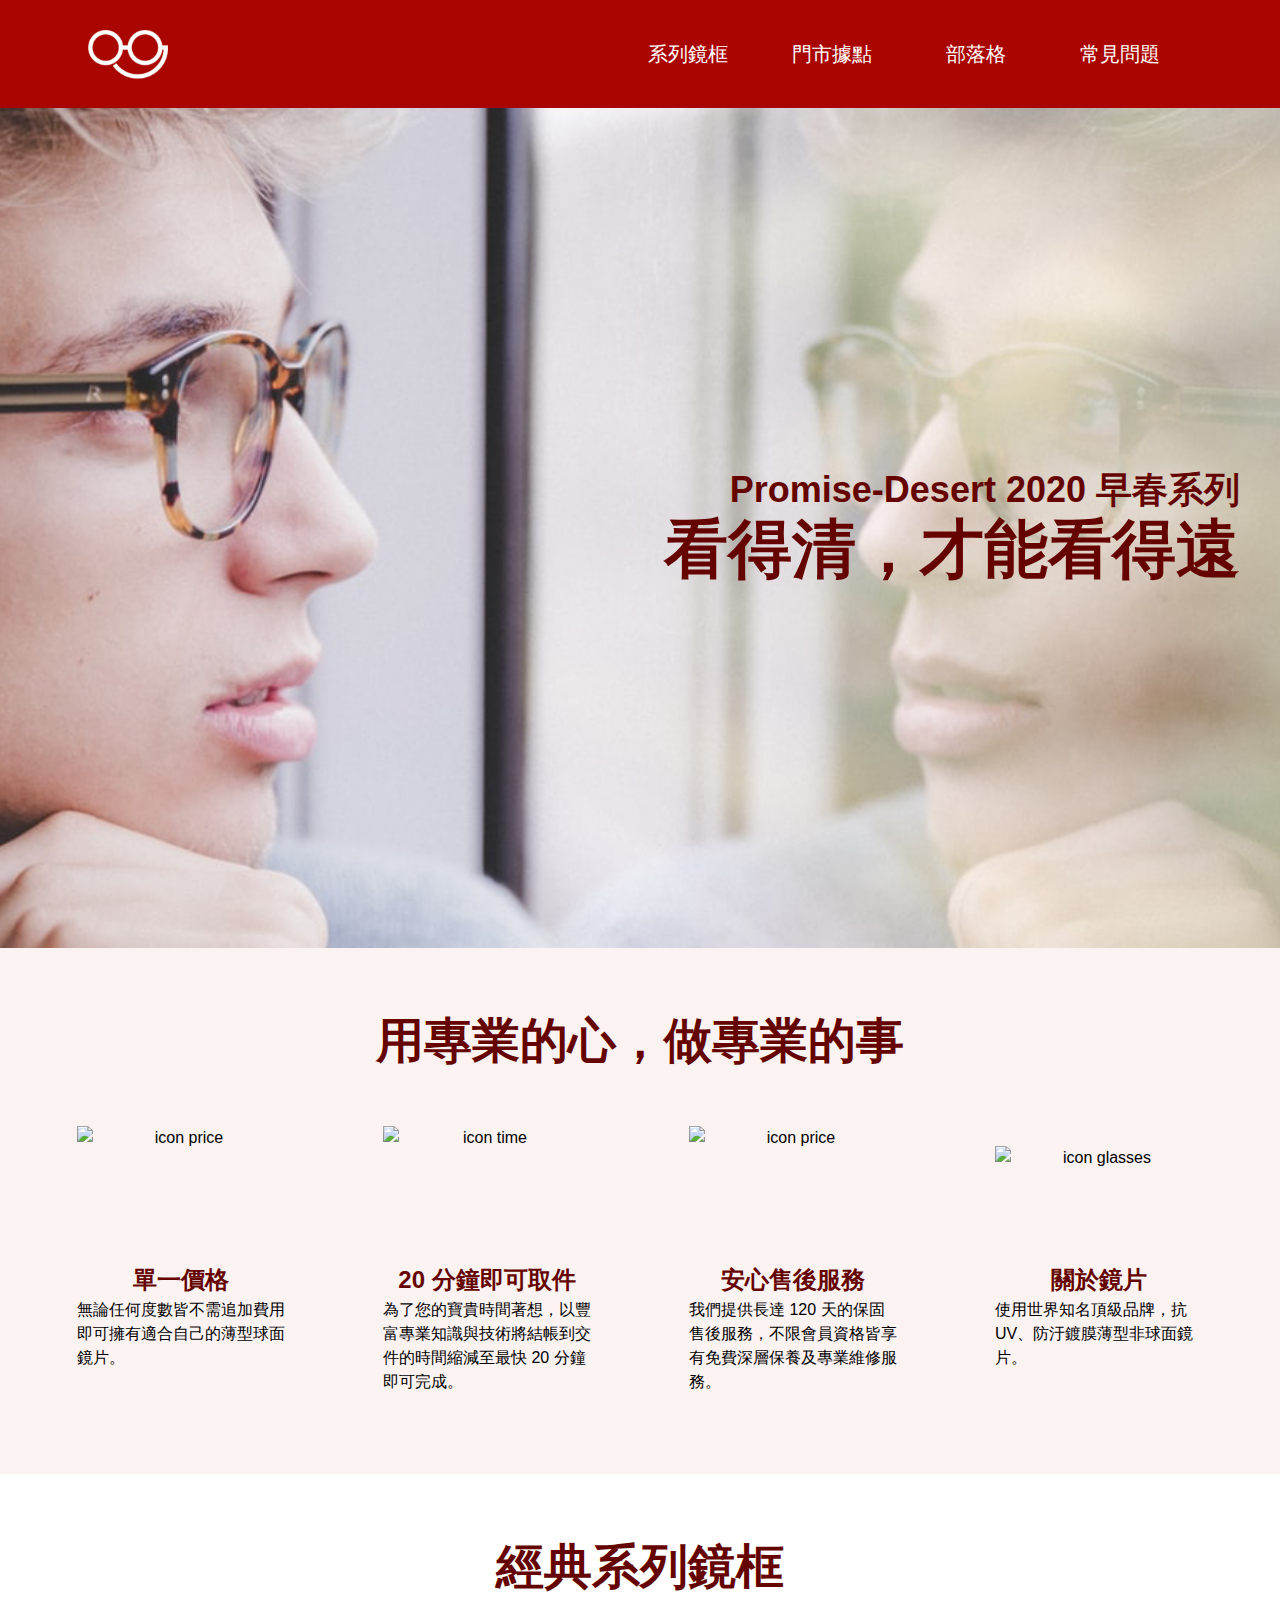
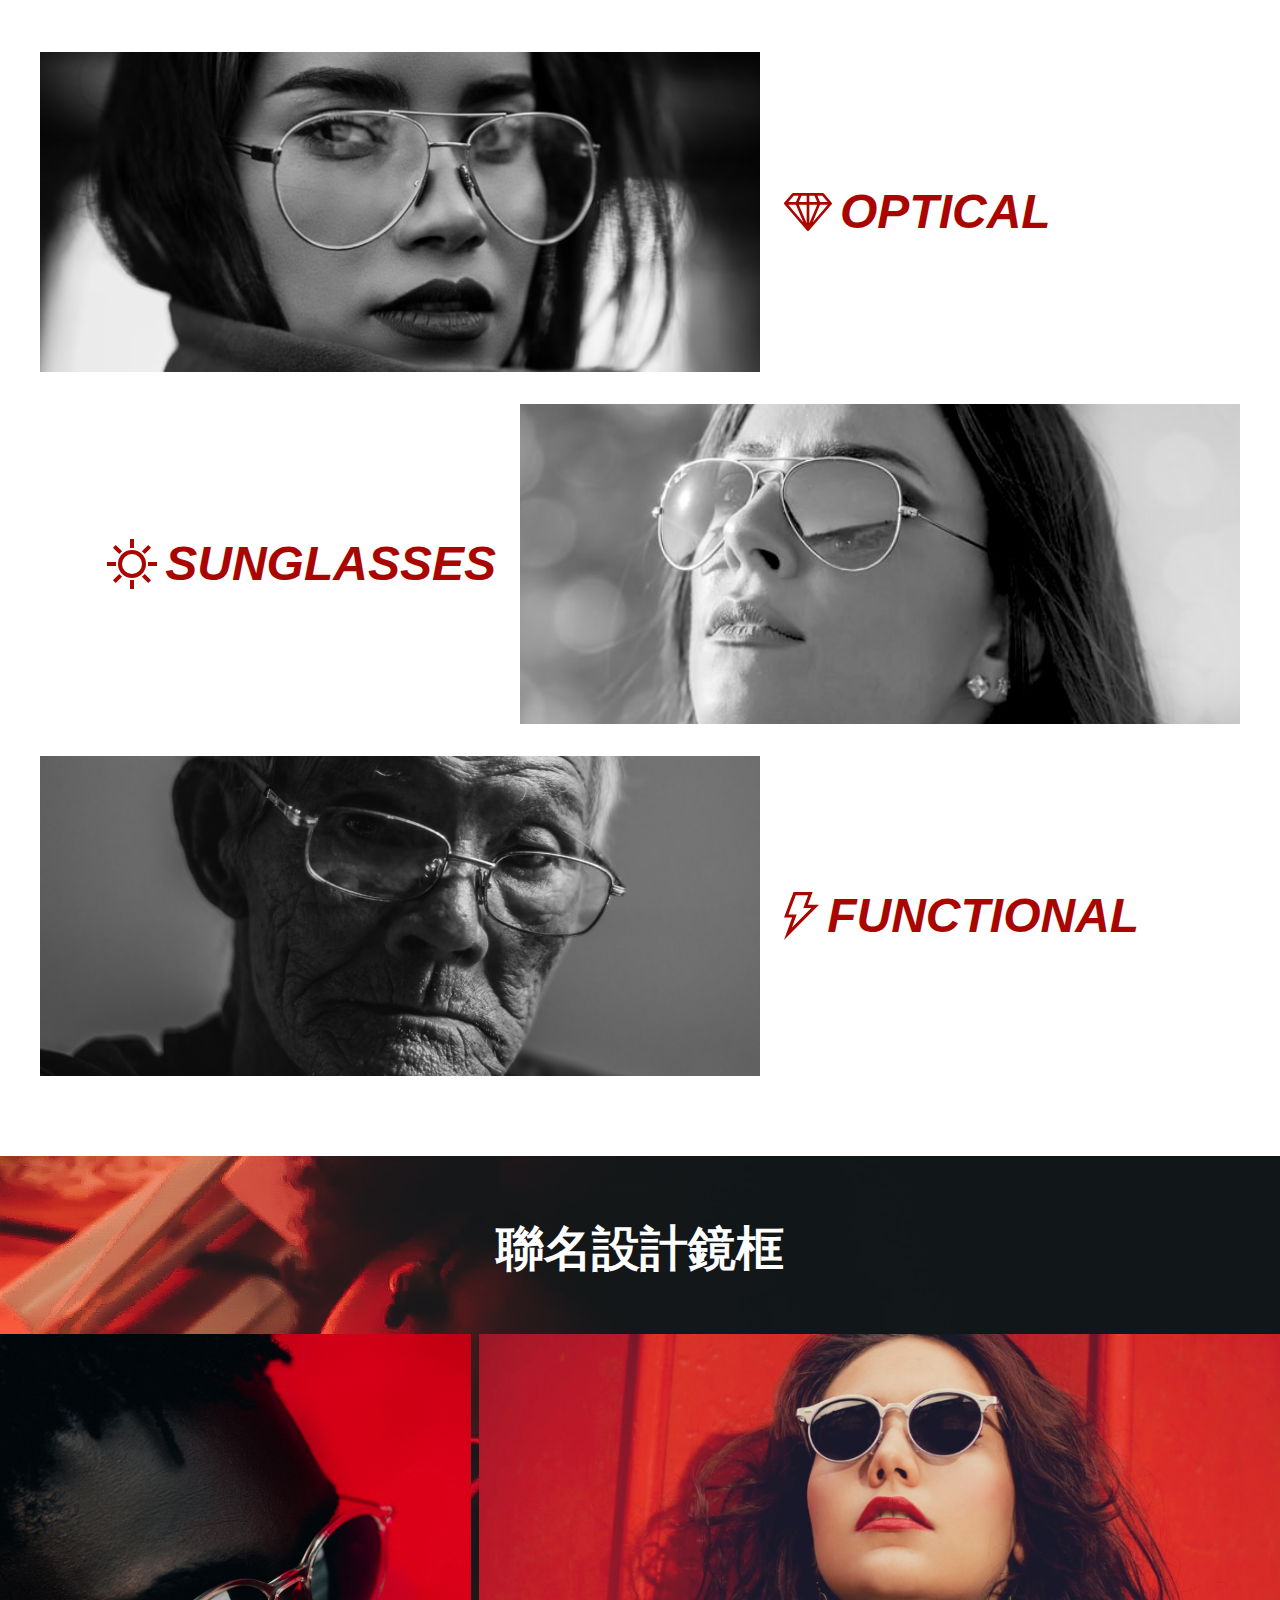
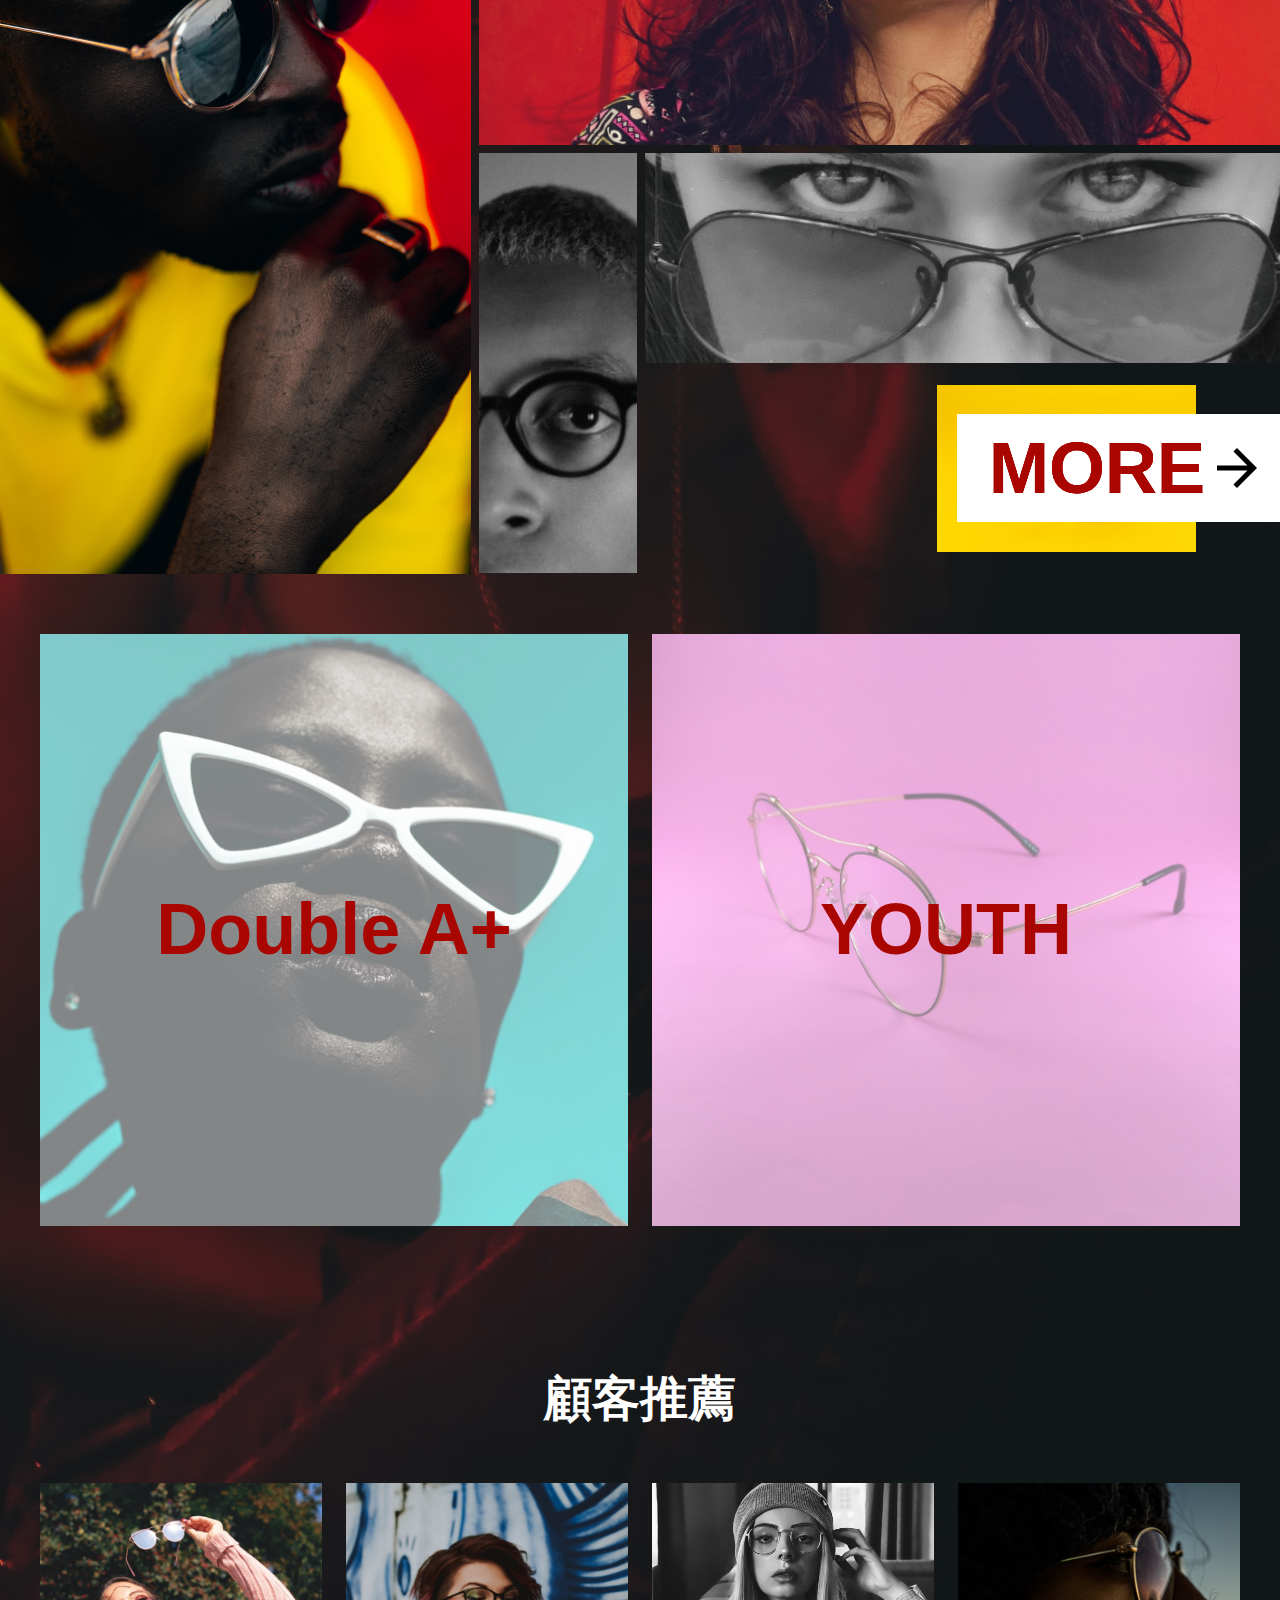
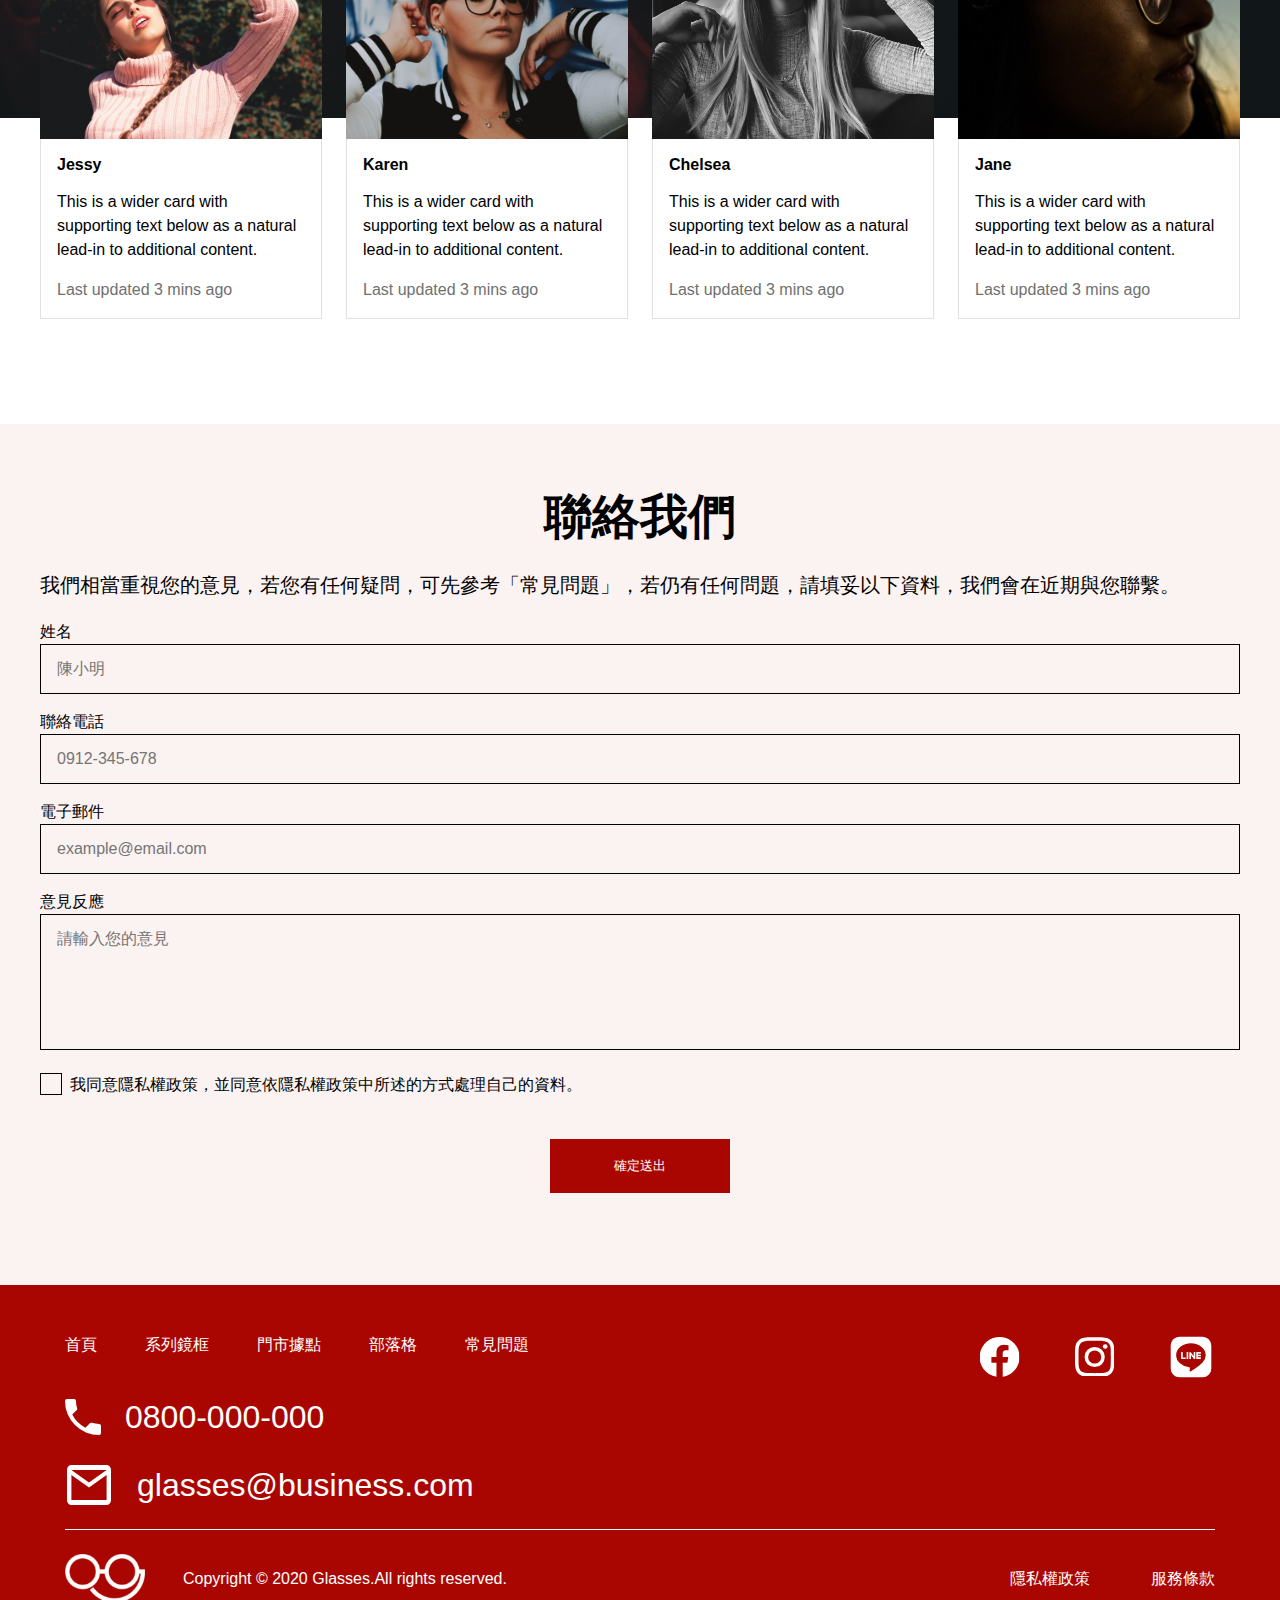
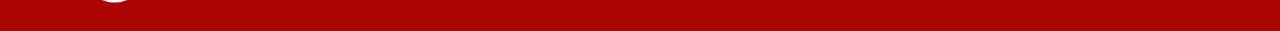
==== weblive-week 3_rwd1/index.html @ b26a248a "Add files via upload" ====
<!DOCTYPE html>
<html lang="en">

<head>
    <meta charset="UTF-8">
    <meta name="viewport" content="width=device-width, initial-scale=1.0">
    <link rel="stylesheet" type="text/css" href="css/all.css">
    <link rel="stylesheet" type="text/css"
        href="https://cdnjs.cloudflare.com/ajax/libs/font-awesome/5.13.0/css/all.min.css">
    <!-- 載入 jQ 核心 -->
    <script src="js/jquery-3.5.0.min.js"></script>
    <!-- 包含選單跟 FAQ -->
    <script src="js/all.js"></script>
    <title>RWD網站</title>
</head>

<body>
    <!-- nav -->
    <nav id="index" class="nav bgc-primary">
        <!-- desktop, pad -->
        <section class="d-sm-none d-flex jc-sb ai-c">
            <h1>
                <a href="#index" class="nav-md-logo">眼鏡行</a>
            </h1>
            <ul class="nav-md-btn d-flex jc-c al-c text-white ta-c">
                <li><a href="#">系列鏡框</a></li>
                <li><a href="#">門市據點</a></li>
                <li><a href="#">部落格</a></li>
                <li><a href="#">常見問題</a></li>
            </ul>
        </section>

        <!-- iphone -->
        <section class="d-md-none d-flex jc-c ai-c">
            <a href="#" class="nav-collapse pos-a">
                <i class="fas fa-bars fa-lg text-white"></i>
            </a>
            <a href="#index">
                <img class="m0-a" src="img/iphone_home/logo-new_1.png" alt="logo">
            </a>
            <ul class="nav-dropdown d-flex flex-column jc-c al-c text-white ta-c">
                <li><a href="#">系列鏡框</a></li>
                <li><a href="#">門市據點</a></li>
                <li><a href="#">部落格</a></li>
                <li><a href="#">常見問題</a></li>
            </ul>
        </section>
    </nav>

    <!-- banner -->
    <header class="banner">
        <div class="banner-container">
            <div class="banner-container__slogan">
                <div class="banner-container__sloganItem">
                    <h3>Promise-Desert 2020 早春系列</h3>
                    <h2>看得清，才能看得遠</h2>
                </div>
            </div>
        </div>
    </header>

    <!-- feature -->
    <section class="feature">
        <h2 class="feature-title">用專業的心，做專業的事</h2>
        <div class="feature-container">
            <div class="feature-card__prcie">
                <div class="feature-card__icon">
                    <img src="/img/desktop_home/iconfinder_circle-dollar_430089.svg" alt="icon price">
                </div>
                <div>
                    <h5 class="feature-card__title">單一價格</h5>
                    <p class="feature-card__text">無論任何度數皆不需追加費用 即可擁有適合自己的薄型球面 鏡片。</p>
                </div>
            </div>
            <div class="feature-card__time">
                <div class="feature-card__icon">
                    <img src="/img/desktop_home/iconfinder_clock-1_430090.svg" alt="icon time">
                </div>
                <div>
                    <h5 class="feature-card__title">20 分鐘即可取件</h5>
                    <p class="feature-card__text">為了您的寶貴時間著想，以豐 富專業知識與技術將結帳到交 件的時間縮減至最快 20 分鐘 即可完成。</p>
                </div>
            </div>
            <div class="feature-card__heart">
                <div class="feature-card__icon">
                    <img src="/img/desktop_home/iconfinder_heart_430099.svg" alt="icon price">
                </div>
                <div>
                    <h5 class="feature-card__title">安心售後服務</h5>
                    <p class="feature-card__text">我們提供長達 120 天的保固售後服務，不限會員資格皆享有免費深層保養及專業維修服務。</p>
                </div>
            </div>
            <div class="feature-card__glasses">
                <div class="feature-card__icon glasses-pt">
                    <img src="/img/desktop_home/iconfinder_glasses_430098 (1).svg" alt="icon glasses">
                </div>
                <div>
                    <h5 class="feature-card__title">關於鏡片</h5>
                    <p class="feature-card__text">使用世界知名頂級品牌，抗UV、防汙鍍膜薄型非球面鏡片。</p>
                </div>
            </div>
        </div>
    </section>

    <!-- classic -->
    <section class="classic">
        <h2 class="classic-title">經典系列鏡框</h2>
        <ul class="classic-container">
            <!-- optical -->
            <li class="classic-row">
                <div class="classic-img_container">
                    <div class="classic-img optical-img">
                        <!-- ipone-white-context -->
                        <div class="classic-md-context">
                            <div class="classic-context">
                                <img src="img/iphone_home/iconfinder_44_2529968.svg" alt="white icon diamond">
                                <h3>optical</h3>
                            </div>
                        </div>
                    </div>
                </div>
                <div class="classic-context_container">
                    <div class="classic-context d-flex d-sm-none">
                        <img src="img/desktop_home/iconfinder_44_2529968.svg" alt="icon diamond">
                        <h3>optical</h3>
                    </div>
                </div>
            </li>
            <!-- sunglasses -->
            <li class="classic-row">
                <div class="classic-img_container">
                    <div class="classic-img sunglasses-img">
                        <!-- ipone-white-context -->
                        <div class="classic-md-context">
                            <div class="classic-context">
                                <img src="img/iphone_home/Layer_1.svg" alt="white icon ">

                                <h3>sunglasses</h3>
                            </div>
                        </div>
                    </div>
                </div>
                <div class="classic-context_container">
                    <div class="classic-context d-flex d-sm-none">
                        <img src="img/desktop_home/Layer_1.svg" alt="icon ">

                        <h3>sunglasses</h3>
                    </div>
                </div>
            </li>
            <!-- functional -->
            <li class="classic-row">
                <div class="classic-img_container">
                    <div class="classic-img functional-img">
                        <!-- ipone-white-context -->
                        <div class="classic-md-context">
                            <div class="classic-context">
                                <img src="img/iphone_home/Page-1.svg" alt="white icon lightning">
                                <h3>functional</h3>
                            </div>
                        </div>
                    </div>
                </div>
                <div class="classic-context_container">
                    <div class="classic-context d-flex">
                        <img src="img/desktop_home/Page-1.svg" alt="icon lightning">
                        <h3>functional</h3>
                    </div>
                </div>
            </li>
        </ul>
    </section>

    <!-- co-branding -->
    <!-- <section class="co-branding__bgImg">
        <h2 class="co-branding__title">聯名設計鏡框</h2>
        <div class="co-branding__container"> -->
    <!-- left -->
    <!-- <div class="co-branding__left mr-1">
                <img src="img/desktop_home/zac-wolff-2qfYizn95pk-unsplash.png" alt="boy wears sunglasses">
            </div> -->
    <!-- right -->
    <!-- <div class="co-branding__right d-flex flex-column"> -->
    <!-- right-up -->
    <!-- <div class="mb-1">
                    <img src="img/desktop_home/61.png" alt="girl wears sunglasses">
                </div> -->
    <!-- right-bottom -->
    <!-- <div class="d-flex flex-column">
                    <div class="mb-1 w-100 d-md-none">
                        <img src="img/iphone_home/34.png" alt="iphone black and white picture girl width sunglasses">
                    </div>
                    <div class="d-flex">
                        <div class="co-branding_bwBoy mr-1">
                            <img src="img/desktop_home/24.png" alt="black and white picture boy with sunglasses">
                        </div>
                        <div class="d-flex flex-column">
                            <div class="mb-1 d-sm-none h-50">
                                <img src="img/desktop_home/34.png" alt="black and white picture girl width sunglasses">
                            </div>
                            <div class="d-flex jc-end pos-r">
                                <div class="mr-3">
                                    <img src="img/desktop_home/5.png" alt="yellow pictures">
                                </div>
                                <div class="co-branding-container__more d-flex">
                                    <h5 class="co-branding__more mr-2">MORE</h5>
                                    <div>
                                        <img src="img/desktop_home/ic_arrow_forward_24px.svg" alt="arrow">
                                    </div>
                                </div>
                            </div>
                            <div class="more-container d-flex jc-end ai-c h-50">
                                <div class="more d-flex jc-c ai-c">
                                    <p>MORE</p>
                                    <img src="img/desktop_home/ic_arrow_forward_24px.svg" alt="arrow">
                                </div>
                            </div>
                        </div>
                    </div>
                </div>
            </div>
        </div>
    </section> -->


    <!-- co-branding -->
    <section class="co-branding__bgImg">
        <h2 class="co-branding__title">聯名設計鏡框</h2>
        <!-- gallery -->
        <div class="co-branding__container">
            <div class="branding-left_blackBoy mr-1"></div>
            <div class="branding-right">
                <!-- 右上半部 -->
                <div class="h-49 mb-1">
                    <div class="branding-rightTop__girl"></div>
                </div>
                <!-- 右下半部 -->
                <div class="h-50">
                    <div class="branding-rightBottom h-100">
                        <!-- 黑白照片女孩／desktop隱藏 -->
                        <div class="w-100 h-27 d-md-none mb-1">
                            <div class="branding-blackAndWhite-pic-girl"></div>
                        </div>
                        <!-- desktop時的右下方群組 -->
                        <div class="d-flex w-100 h-100 branding-rightBottom__group">
                            <div class="w-20 mr-1">
                                <div class="branding-blackAndWhite-pic-boy mr-1"></div>
                            </div>
                            <div class="d-flex flex-column jc-c w-80 h-100">
                                <div class="h-50 d-sm-none">
                                    <div class="branding-blackAndWhite-pic-girl"></div>
                                </div>
                                <div class="h-50">
                                    <div class="d-flex jc-end ai-c h-100 pos-r z-index-0">
                                        <div class="branding-more d-flex jc-c ai-c">
                                            <p class="more">MORE</p>
                                            <img src="img/desktop_home/ic_arrow_forward_24px.svg" alt="arrow">
                                        </div>
                                    </div>
                                </div>
                            </div>
                        </div>
                    </div>
                </div>
            </div>
        </div>
        <!-- doubleA-youth block -->
        <div class="doubleA-youth__container">
            <div class="doubleA-youth__row d-flex flex-wrap jc-sb pos-r">
                <ul class="doubleA-youth__group">
                    <li class="doubleA__bgimg pos-r">
                        <div class="doubleA-youth__whitebox"></div>
                        <div class="doubleA-youth__title d-flex jc-c ai-c">
                            <h4>Double A+</h4>
                        </div>
                    </li>
                </ul>
                <ul class="doubleA-youth__group">
                    <li class="youth__bgimg pos-r">
                        <div class="doubleA-youth__whitebox"></div>
                        <div class="doubleA-youth__title d-flex jc-c ai-c">
                            <h4>YOUTH</h4>
                        </div>
                    </li>
                </ul>
            </div>
        </div>
        <!-- customer-recommendation -->
        <h2 class="customer__title">顧客推薦</h2>
        <div class="customer__container">
            <ul class="customer__row d-flex flex-wrap jc-sb ai-c">
                <li class="customer__card">
                    <div class="customer__card-img">
                        <img src="img/desktop_home/18.png" alt="Jessy">
                    </div>
                    <div class="customer__card-caption">
                        <h5 class="mb-3">Jessy</h5>
                        <p class="mb-3">This is a wider card with supporting text below as a natural lead-in to
                            additional content.
                        </p>
                        <p class="customer__updateTimeFont">Last updated 3 mins ago</p>
                    </div>
                </li>
                <li class="customer__card">
                    <div class="customer__card-img">
                        <img src="img/desktop_home/25.png" alt="Karen">
                    </div>
                    <div class="customer__card-caption">
                        <h5 class="mb-3">Karen</h5>
                        <p class="mb-3">This is a wider card with supporting text below as a natural lead-in to
                            additional content.
                        </p>
                        <p class="customer__updateTimeFont">Last updated 3 mins ago</p>
                    </div>
                </li>
                <li class="customer__card">
                    <div class="customer__card-img">
                        <img src="img/desktop_home/36.png" alt="Chelsea">
                    </div>
                    <div class="customer__card-caption">
                        <h5 class="mb-3">Chelsea</h5>
                        <p class="mb-3">This is a wider card with supporting text below as a natural lead-in to
                            additional content.
                        </p>
                        <p class="customer__updateTimeFont">Last updated 3 mins ago</p>
                    </div>
                </li>
                <li class="customer__card">
                    <div class="customer__card-img">
                        <img src="img/desktop_home/45.png" alt="Jane">
                    </div>
                    <div class="customer__card-caption">
                        <h5 class="mb-3">Jane</h5>
                        <p class="mb-3">This is a wider card with supporting text below as a natural lead-in to
                            additional content.
                        </p>
                        <p class="customer__updateTimeFont">Last updated 3 mins ago</p>
                    </div>
                </li>
            </ul>
        </div>
    </section>


    <!-- contact-us -->
    <section class="contact">
        <div class="contact-container">
            <h2 class="contact-title">聯絡我們</h2>
            <p>我們相當重視您的意見，若您有任何疑問，可先參考「常見問題」，若仍有任何問題，請填妥以下資料，我們會在近期與您聯繫。</p>
            <form action="">
                <div class="contact-input__group">
                    <label for="name">姓名</label>
                    <input type="text" id="name" placeholder="陳小明">
                </div>
                <div class="contact-input__group">
                    <label for="phone">聯絡電話</label>
                    <input type="tel" id="phone" placeholder="0912-345-678">
                </div>
                <div class="contact-input__group">
                    <label for="mail">電子郵件</label>
                    <input type="email" id="mail" placeholder="example@email.com">
                </div>
                <div class="contact-input__group">
                    <label for="feedback">意見反應</label>
                    <textarea name="feedback" id="feedback" cols="30" rows="10" placeholder="請輸入您的意見"></textarea>
                </div>
                <label class="contact-agree__container">
                    我同意隱私權政策，並同意依隱私權政策中所述的方式處理自己的資料。
                    <input type="checkbox">
                    <span class="agree-checkmark"></span>
                </label>
                <div class="d-flex jc-c ai-c">
                    <input type="submit" value="確定送出" class="contact-submit">
                </div>
            </form>
        </div>
    </section>

    <!-- footer -->
    <footer class="footer">
        <section class="footer-container">
            <!-- 上面區塊 -->
            <section class="footer-up">
                <ul class="footer-up-left">
                    <li class="footer-row-nav">
                        <ul class="footer-nav">
                            <li><a href="#">首頁</a></li>
                            <li><a href="#">系列鏡框</a></li>
                            <li><a href="#">門市據點</a></li>
                            <li><a href="#">部落格</a></li>
                            <li><a href="#">常見問題</a></li>
                        </ul>
                    </li>
                    <li class="footer-phone">
                        <div>
                            <a href="tel:+0800-000-000">
                                <img src="img/desktop_home/ic_phone_48px.svg" alt="icon phone">
                            </a>
                        </div>
                        <p>0800-000-000</p>
                    </li>
                    <li class="footer-mail">
                        <div>
                            <a href="mailto:glasses@business.com">
                                <img src="img/desktop_home/ic_mail_outline_24px.svg " alt="icon mail">
                            </a>
                        </div>
                        <p>glasses@business.com</p>
                    </li>
                </ul>
                <ul class="footer-up-right">
                    <li>
                        <a href="#">
                            <img src="img/desktop_home/ic_social_fb.svg" alt="icon fb">
                        </a>
                    </li>
                    <li>
                        <a href="#">
                            <img src="img/desktop_home/ic_social_ig.svg" alt="icon instagram">
                        </a>
                    </li>
                    <li>
                        <a href="#">
                            <img src="img/desktop_home/ic_social_line.svg" alt="icon line">
                        </a>
                    </li>
                </ul>
            </section>
            <!-- 下面區塊 -->
            <section class="footer-bottom">
                <ul class="footer-bottom-left">
                    <li class="d-flex ai-c">
                        <a href="#index" class="footer-md-logo">眼鏡行</a>
                        <p>Copyright © 2020 Glasses.All rights reserved.</p>
                    </li>
                    <li class="footer-rules">
                        <div><a href="#">隱私權政策</a></div>
                        <div><a href="#">服務條款</a></div>
                    </li>
                </ul>
                <div class="footer-bottom-right">
                    <a href="#index" class="footer-sm-logo">眼鏡行</a>
                </div>
            </section>
        </section>
    </footer>
</body>

</html>
---- weblive-week 3_rwd1/css/all.css ----
@charset "UTF-8";
/* _____________________ color _____________________ */
/* _____________________ width, height _____________________ */
/* _____________________ text _____________________ */
/* _____________________ media query _____________________ */
/* http://meyerweb.com/eric/tools/css/reset/ 
   v2.0 | 20110126
   License: none (public domain)
*/
html, body, div, span, applet, object, iframe,
h1, h2, h3, h4, h5, h6, p, blockquote, pre,
a, abbr, acronym, address, big, cite, code,
del, dfn, em, img, ins, kbd, q, s, samp,
small, strike, strong, sub, sup, tt, var,
b, u, i, center,
dl, dt, dd, ol, ul, li,
fieldset, form, label, legend,
table, caption, tbody, tfoot, thead, tr, th, td,
article, aside, canvas, details, embed,
figure, figcaption, footer, header, hgroup,
menu, nav, output, ruby, section, summary,
time, mark, audio, video {
  margin: 0;
  padding: 0;
  border: 0;
  font-size: 100%;
  font: inherit;
  vertical-align: baseline;
}

/* HTML5 display-role reset for older browsers */
article, aside, details, figcaption, figure,
footer, header, hgroup, menu, nav, section {
  display: block;
}

body {
  line-height: 1;
}

ol, ul {
  list-style: none;
}

blockquote, q {
  quotes: none;
}

blockquote:before, blockquote:after,
q:before, q:after {
  content: '';
  content: none;
}

table {
  border-collapse: collapse;
  border-spacing: 0;
}

/* ___________________shan reset___________________ */
*, ::before, ::after {
  -webkit-box-sizing: border-box;
          box-sizing: border-box;
}

img {
  max-width: 100%;
  /* img設最大寬度為100％，自適應父層元素，最大不會超過圖檔本身尺寸大小*/
  height: auto;
  display: block;
  /* 清除img下方多出的2-3px*/
}

a {
  display: block;
  text-decoration: none;
  color: inherit;
}

textarea {
  resize: none;
}

/* _____________________ typography _____________________ */
html, body {
  font-family: -apple-system, BlinkMacSystemFont, "Segoe UI", "Microsoft JhengHei", Roboto, "Helvetica Neue", Arial, sans-serif;
  font-size: 16px;
  line-height: 1.5;
}

@media screen and (max-width: 992px) {
  html, body {
    font-size: 11px;
  }
}

@media screen and (max-width: 767px) {
  html, body {
    font-size: 9px;
  }
}

h1, h2, h3, h4, h5, h6 {
  line-height: 1.2;
  font-weight: bold;
}

/* _____________________ component _____________________ */
.bgc-primary {
  background-color: #AA0601;
}

.text-white {
  color: #fff;
}

.d-flex {
  display: -webkit-box;
  display: -ms-flexbox;
  display: flex;
}

.d-md-none {
  display: none;
}

@media screen and (max-width: 767px) {
  .d-md-none {
    display: block;
  }
}

@media screen and (max-width: 767px) {
  .d-sm-none {
    display: none;
  }
}

.flex-column {
  -webkit-box-orient: vertical;
  -webkit-box-direction: normal;
      -ms-flex-direction: column;
          flex-direction: column;
}

.flex-wrap {
  -ms-flex-wrap: wrap;
      flex-wrap: wrap;
}

.jc-c {
  -webkit-box-pack: center;
      -ms-flex-pack: center;
          justify-content: center;
}

.jc-end {
  -webkit-box-pack: end;
      -ms-flex-pack: end;
          justify-content: flex-end;
}

.jc-sb {
  -webkit-box-pack: justify;
      -ms-flex-pack: justify;
          justify-content: space-between;
}

.ai-c {
  -webkit-box-align: center;
      -ms-flex-align: center;
          align-items: center;
}

.pos-r {
  position: relative;
}

.pos-a {
  position: absolute;
}

.ta-c {
  text-align: center;
}

.co-branding__ml {
  margin-left: -165px;
}

@media screen and (max-width: 992px) {
  .co-branding__ml {
    margin-left: 0;
  }
}

.co-branding__mr {
  margin-right: -166px;
}

@media screen and (max-width: 992px) {
  .co-branding__mr {
    margin-right: 0;
  }
}

.m0-a {
  margin: 0 auto;
}

.mr-1 {
  margin-right: 0.5rem;
}

.mr-2 {
  margin-right: 1rem;
}

.mr-3 {
  margin-right: 5.25rem;
}

.mr-4 {
  margin-right: 40px;
}

.mb-1 {
  margin-bottom: 0.5rem;
}

.mb-2 {
  margin-bottom: 1rem;
}

.mb-3 {
  margin-bottom: 16px;
}

.h-20 {
  height: 20%;
}

.h-27 {
  height: 27%;
}

.h-30 {
  height: 30%;
}

.h-49 {
  height: 49%;
}

.h-50 {
  height: 50%;
}

.h-65 {
  height: 65%;
}

.h-70 {
  height: 70%;
}

.h-80 {
  height: 80%;
}

.h-100 {
  height: 100%;
}

.w-20 {
  width: 20%;
}

.w-50 {
  width: 50%;
}

.w-80 {
  width: 80%;
}

.w-100 {
  width: 100%;
}

.z-index-0 {
  z-index: 0;
}

/* _____________________ nav _____________________ */
.nav {
  position: relative;
  padding: 0px 88px;
  font-size: 20px;
}

@media screen and (max-width: 992px) {
  .nav {
    padding: 0px 48px;
  }
}

@media screen and (max-width: 767px) {
  .nav {
    padding: 10px 0px;
  }
}

.nav-md-logo {
  background-image: url(../img/desktop_home/logo-new_1.png);
  width: 80px;
  height: 49px;
  text-indent: 101%;
  white-space: nowrap;
  overflow: hidden;
}

.nav-md-btn li {
  width: 144px;
}

.nav-md-btn a {
  display: block;
  padding-top: 39px;
  padding-bottom: 32px;
  border-bottom: 7px solid transparent;
}

.nav-md-btn a:hover {
  border-bottom: 7px solid #fff;
}

.nav-collapse {
  top: 50%;
  left: 16px;
  -webkit-transform: translateY(-50%);
          transform: translateY(-50%);
}

.nav-dropdown {
  position: absolute;
  width: 100%;
  top: 100%;
  background-color: #AA0601;
  max-height: 0px;
  overflow: hidden;
  -webkit-transition: max-height .6s ease-in-out;
  transition: max-height .6s ease-in-out;
}

.nav-dropdown a {
  padding: 14px 0px;
}

.nav-dropdown li {
  border-top: 1px solid #fff;
}

.nav-dropdown li:last-child {
  border-bottom: 1px solid #fff;
}

.nav-dropdown.open {
  max-height: 240px;
}

/* _____________________ footer _____________________ */
.footer {
  background-color: #AA0601;
  color: #fff;
}

.footer-container {
  max-width: 1200px;
  margin: 0 auto;
  padding: 48px 25px 28px;
}

@media screen and (max-width: 992px) {
  .footer-container {
    max-width: 672px;
    padding: 40px 0px;
  }
}

@media screen and (max-width: 767px) {
  .footer-container {
    max-width: 352px;
    padding: 24px 0px;
  }
}

.footer-up {
  display: -webkit-box;
  display: -ms-flexbox;
  display: flex;
  -webkit-box-pack: justify;
      -ms-flex-pack: justify;
          justify-content: space-between;
  border-bottom: 1px solid #fff;
  margin-bottom: 24px;
}

.footer-up-left {
  display: -webkit-box;
  display: -ms-flexbox;
  display: flex;
  -webkit-box-orient: vertical;
  -webkit-box-direction: normal;
      -ms-flex-direction: column;
          flex-direction: column;
  width: 60%;
}

.footer-row-nav {
  display: -webkit-box;
  display: -ms-flexbox;
  display: flex;
  margin-bottom: 2.3rem;
}

@media screen and (max-width: 767px) {
  .footer-row-nav {
    display: none;
  }
}

.footer-nav {
  display: -webkit-box;
  display: -ms-flexbox;
  display: flex;
}

.footer-nav li {
  padding-right: 3rem;
}

.footer-phone, .footer-mail {
  display: -webkit-box;
  display: -ms-flexbox;
  display: flex;
  -webkit-box-align: center;
      -ms-flex-align: center;
          align-items: center;
  margin-bottom: 20px;
}

@media screen and (max-width: 992px) {
  .footer-phone img, .footer-mail img {
    width: 30px;
  }
}

@media screen and (max-width: 767px) {
  .footer-phone img, .footer-mail img {
    width: 13px;
  }
}

.footer-phone p, .footer-mail p {
  font-size: 2rem;
  padding-left: 1.5rem;
}

@media screen and (max-width: 992px) {
  .footer-phone p, .footer-mail p {
    font-size: 20px;
    padding-left: 12px;
  }
}

@media screen and (max-width: 767px) {
  .footer-phone p, .footer-mail p {
    font-size: 16px;
    padding-left: 8px;
  }
}

.footer-up-right {
  display: -webkit-box;
  display: -ms-flexbox;
  display: flex;
  -webkit-box-pack: end;
      -ms-flex-pack: end;
          justify-content: flex-end;
  -webkit-box-align: start;
      -ms-flex-align: start;
          align-items: start;
  width: 40%;
}

@media screen and (max-width: 992px) {
  .footer-up-right img {
    width: 24px;
  }
}

.footer-up-right li {
  padding-right: 3rem;
}

.footer-up-right li:last-child {
  padding-right: 0px;
}

.footer-bottom {
  display: -webkit-box;
  display: -ms-flexbox;
  display: flex;
  -webkit-box-pack: justify;
      -ms-flex-pack: justify;
          justify-content: space-between;
}

.footer-bottom-left {
  width: 100%;
  display: -webkit-box;
  display: -ms-flexbox;
  display: flex;
  -webkit-box-pack: justify;
      -ms-flex-pack: justify;
          justify-content: space-between;
  -webkit-box-align: center;
      -ms-flex-align: center;
          align-items: center;
}

@media screen and (max-width: 767px) {
  .footer-bottom-left {
    width: 75%;
    -webkit-box-orient: vertical;
    -webkit-box-direction: normal;
        -ms-flex-direction: column;
            flex-direction: column;
    -webkit-box-align: start;
        -ms-flex-align: start;
            align-items: start;
  }
}

.footer-md-logo {
  background-image: url(../img/desktop_home/logo-new_1.png);
  width: 80px;
  height: 49px;
  margin-right: 38px;
  text-indent: 101%;
  white-space: nowrap;
  overflow: hidden;
}

@media screen and (max-width: 992px) {
  .footer-md-logo {
    display: none;
  }
}

.footer-rules {
  display: -webkit-box;
  display: -ms-flexbox;
  display: flex;
  -webkit-box-pack: end;
      -ms-flex-pack: end;
          justify-content: flex-end;
}

.footer-rules div {
  padding-left: 3.8rem;
}

@media screen and (max-width: 767px) {
  .footer-rules {
    -webkit-box-orient: vertical;
    -webkit-box-direction: normal;
        -ms-flex-direction: column;
            flex-direction: column;
    -webkit-box-pack: start;
        -ms-flex-pack: start;
            justify-content: flex-start;
  }
  .footer-rules div {
    padding-left: 0;
    margin-top: 8px;
  }
}

.footer-bottom-right {
  display: none;
}

@media screen and (max-width: 767px) {
  .footer-bottom-right {
    display: -webkit-box;
    display: -ms-flexbox;
    display: flex;
    -webkit-box-pack: end;
        -ms-flex-pack: end;
            justify-content: flex-end;
    -webkit-box-align: end;
        -ms-flex-align: end;
            align-items: flex-end;
    width: 25%;
  }
}

.footer-sm-logo {
  background-image: url(../img/iphone_home/logo-new_1.png);
  width: 46px;
  height: 28px;
  text-indent: 101%;
  white-space: nowrap;
  overflow: hidden;
}

.banner {
  background-image: url(../img/desktop_home/68.png);
  background-repeat: no-repeat;
  background-position: center center;
  background-size: cover;
  height: 840px;
}

@media screen and (max-width: 992px) {
  .banner {
    background: url(../img/tablet_home/68.png);
    background-repeat: no-repeat;
    background-position: center center;
    background-size: cover;
  }
}

@media screen and (max-width: 767px) {
  .banner {
    background: url(../img/iphone_home/68.png);
    background-repeat: no-repeat;
    background-position: center center;
    background-size: cover;
    height: 349px;
  }
}

.banner-container {
  max-width: 1200px;
  margin: 0 auto;
  height: 100%;
}

@media screen and (max-width: 992px) {
  .banner-container {
    max-width: 672px;
  }
}

@media screen and (max-width: 767px) {
  .banner-container {
    max-width: 352px;
  }
}

.banner-container__slogan {
  display: -webkit-box;
  display: -ms-flexbox;
  display: flex;
  -webkit-box-pack: end;
      -ms-flex-pack: end;
          justify-content: flex-end;
  -webkit-box-align: center;
      -ms-flex-align: center;
          align-items: center;
  text-align: right;
  height: 100%;
}

.banner-container__sloganItem {
  color: #650300;
}

.banner-container__sloganItem h2 {
  font-size: 4rem;
}

.banner-container__sloganItem h3 {
  font-size: 2.25rem;
}

/* _____________________ feature _____________________ */
.feature {
  background-color: rgba(170, 6, 1, 0.05);
  padding-top: 64px;
  padding-bottom: 80px;
}

@media screen and (max-width: 992px) {
  .feature {
    padding-top: 40px;
  }
}

.feature-title {
  font-size: 3rem;
  text-align: center;
  margin-bottom: 3.5rem;
  color: #650300;
}

.feature-container {
  max-width: 1200px;
  margin: 0 auto;
  display: -webkit-box;
  display: -ms-flexbox;
  display: flex;
  -ms-flex-wrap: wrap;
      flex-wrap: wrap;
  -webkit-box-pack: justify;
      -ms-flex-pack: justify;
          justify-content: space-between;
}

@media screen and (max-width: 992px) {
  .feature-container {
    max-width: 672px;
  }
}

@media screen and (max-width: 767px) {
  .feature-container {
    max-width: 352px;
  }
}

.feature-card__prcie, .feature-card__time, .feature-card__heart, .feature-card__glasses {
  max-width: 23.5%;
  padding-left: 37px;
  padding-right: 37px;
}

@media screen and (max-width: 992px) {
  .feature-card__prcie, .feature-card__time, .feature-card__heart, .feature-card__glasses {
    max-width: 48.2%;
    margin-bottom: 16px;
  }
}

@media screen and (max-width: 767px) {
  .feature-card__prcie, .feature-card__time, .feature-card__heart, .feature-card__glasses {
    max-width: 100%;
  }
}

@media screen and (max-width: 992px) {
  .feature-card__prcie {
    -webkit-box-ordinal-group: 4;
        -ms-flex-order: 3;
            order: 3;
  }
  .feature-card__time {
    -webkit-box-ordinal-group: 2;
        -ms-flex-order: 1;
            order: 1;
  }
  .feature-card__heart {
    -webkit-box-ordinal-group: 3;
        -ms-flex-order: 2;
            order: 2;
  }
  .feature-card__glasses {
    -webkit-box-ordinal-group: 5;
        -ms-flex-order: 4;
            order: 4;
  }
}

.feature-card__title {
  text-align: center;
  font-size: 1.5rem;
  margin-bottom: 4px;
  color: #650300;
}

@media screen and (max-width: 992px) {
  .feature-card__title {
    font-size: 20px;
  }
}

.feature-card__icon {
  height: 100px;
  margin-bottom: 40px;
  text-align: center;
}

.feature-card__icon img {
  margin: 0 auto;
}

@media screen and (max-width: 992px) {
  .feature-card__icon {
    margin-bottom: 16px;
  }
}

.glasses-pt {
  padding-top: 20px;
}

.classic {
  padding-top: 64px;
  padding-bottom: 80px;
}

@media screen and (max-width: 992px) {
  .classic {
    padding: 40px 0px;
  }
}

@media screen and (max-width: 767px) {
  .classic {
    padding: 24px 0px;
  }
}

.classic-container {
  max-width: 1200px;
  margin: 0 auto;
}

.classic-container > li {
  margin-bottom: 2rem;
}

.classic-container > li:nth-child(even) {
  -webkit-box-orient: horizontal;
  -webkit-box-direction: reverse;
      -ms-flex-direction: row-reverse;
          flex-direction: row-reverse;
}

.classic-container > li:nth-child(even) .classic-context {
  -webkit-box-pack: end;
      -ms-flex-pack: end;
          justify-content: flex-end;
  padding-right: 24px;
}

@media screen and (max-width: 992px) {
  .classic-container > li:nth-child(even) .classic-context {
    padding: 0;
    -webkit-box-pack: center;
        -ms-flex-pack: center;
            justify-content: center;
  }
}

@media screen and (max-width: 992px) {
  .classic-container > li {
    margin-bottom: 8px;
  }
  .classic-container > li:nth-child(even) {
    -webkit-box-orient: horizontal;
    -webkit-box-direction: normal;
        -ms-flex-direction: row;
            flex-direction: row;
  }
}

.classic-container > li:last-child {
  margin-bottom: 0;
}

@media screen and (max-width: 992px) {
  .classic-container {
    max-width: 672px;
  }
}

@media screen and (max-width: 767px) {
  .classic-container {
    max-width: 352px;
  }
}

.classic-title {
  font-size: 3rem;
  text-align: center;
  margin-bottom: 3.5rem;
  color: #650300;
}

.classic-row {
  display: -webkit-box;
  display: -ms-flexbox;
  display: flex;
}

.classic-img_container {
  display: -webkit-box;
  display: -ms-flexbox;
  display: flex;
  -webkit-box-pack: center;
      -ms-flex-pack: center;
          justify-content: center;
  -webkit-box-align: center;
      -ms-flex-align: center;
          align-items: center;
  width: 60%;
}

@media screen and (max-width: 767px) {
  .classic-img_container {
    width: 100%;
  }
}

.optical-img {
  background-image: url(../img/desktop_home/8.png);
}

.sunglasses-img {
  background-image: url(../img/desktop_home/pic.png);
}

.sunglasses-img:hover {
  background-image: url(../img/desktop_home/15.png);
}

.functional-img {
  background-image: url(../img/desktop_home/28.png);
}

.classic-img {
  display: -webkit-box;
  display: -ms-flexbox;
  display: flex;
  background-position: center center;
  background-repeat: no-repeat;
  background-size: cover;
  height: 320px;
  width: 100%;
}

@media screen and (max-width: 992px) {
  .classic-img {
    height: 168px;
  }
}

@media screen and (max-width: 767px) {
  .classic-img {
    height: 134px;
  }
}

.classic-context_container {
  display: -webkit-box;
  display: -ms-flexbox;
  display: flex;
  -webkit-box-align: center;
      -ms-flex-align: center;
          align-items: center;
  width: 40%;
  padding-left: 24px;
}

@media screen and (max-width: 767px) {
  .classic-context_container {
    display: none;
  }
}

.classic-context {
  display: -webkit-box;
  display: -ms-flexbox;
  display: flex;
  -webkit-box-pack: start;
      -ms-flex-pack: start;
          justify-content: flex-start;
  -webkit-box-align: center;
      -ms-flex-align: center;
          align-items: center;
  width: 100%;
}

@media screen and (max-width: 992px) {
  .classic-context {
    -webkit-box-pack: center;
        -ms-flex-pack: center;
            justify-content: center;
  }
}

.classic-context h3 {
  padding-left: 8px;
  font-size: 3rem;
  font-style: italic;
  text-transform: uppercase;
  color: #AA0601;
}

@media screen and (max-width: 992px) {
  .classic-context h3 {
    font-size: 2.4rem;
  }
}

@media screen and (max-width: 767px) {
  .classic-context h3 {
    color: #fff;
  }
}

.classic-md-context {
  display: none;
}

@media screen and (max-width: 767px) {
  .classic-md-context {
    display: -webkit-box;
    display: -ms-flexbox;
    display: flex;
    width: 100%;
    -webkit-box-pack: center;
        -ms-flex-pack: center;
            justify-content: center;
    -webkit-box-align: center;
        -ms-flex-align: center;
            align-items: center;
  }
}

.co-branding__bgImg {
  height: 2162px;
  padding-top: 64px;
  margin-bottom: 306px;
  background-image: url(../img/desktop_home/nick-owuor-astro-nic-visuals-54Q_HvMWtVE-unsplash.png);
  background-position: top center;
  background-size: cover;
  background-repeat: no-repeat;
}

@media screen and (max-width: 992px) {
  .co-branding__bgImg {
    height: 1221px;
    margin-bottom: 632px;
  }
}

@media screen and (max-width: 767px) {
  .co-branding__bgImg {
    height: 1096px;
    margin-bottom: 1692px;
  }
}

.co-branding__container {
  display: -webkit-box;
  display: -ms-flexbox;
  display: flex;
  max-width: 1530px;
  height: 840px;
  margin: 0 auto;
  margin-bottom: 60px;
}

@media screen and (max-width: 992px) {
  .co-branding__container {
    max-width: 672px;
    height: 367px;
    margin-bottom: 40px;
  }
}

@media screen and (max-width: 767px) {
  .co-branding__container {
    max-width: 352px;
    height: 226px;
    padding: 0px 12px;
    margin-bottom: 20px;
  }
}

.co-branding__title, .customer__title {
  font-size: 3rem;
  text-align: center;
  margin-bottom: 3.5rem;
  color: #fff;
}

.branding-left_blackBoy {
  background-image: url(../img/desktop_home/zac-wolff-2qfYizn95pk-unsplash.png);
  background-size: cover;
  background-repeat: no-repeat;
  background-position: center center;
  width: 37%;
}

@media screen and (max-width: 767px) {
  .branding-left_blackBoy {
    width: 50%;
  }
}

.branding-right {
  width: 63%;
}

@media screen and (max-width: 767px) {
  .branding-right {
    width: 50%;
  }
}

.branding-rightTop__girl {
  background-image: url(../img/desktop_home/61.png);
  background-size: cover;
  background-repeat: no-repeat;
  background-position: center center;
  width: 100%;
  height: 100%;
}

.branding-blackAndWhite-pic-girl {
  background-image: url(../img/desktop_home/34.png);
  background-size: cover;
  background-repeat: no-repeat;
  background-position: center center;
  width: 100%;
  height: 100%;
}

@media screen and (max-width: 767px) {
  .branding-rightBottom__group {
    height: 69%;
  }
}

.branding-blackAndWhite-pic-boy {
  background-image: url(../img/desktop_home/24.png);
  background-size: cover;
  background-repeat: no-repeat;
  background-position: center center;
  width: 100%;
  height: 100%;
}

.branding-more {
  position: relative;
  background-color: #fff;
  padding-left: 32px;
  padding-right: 19px;
}

@media screen and (max-width: 992px) {
  .branding-more {
    padding-left: 19px;
    padding-right: 11px;
  }
}

@media screen and (max-width: 767px) {
  .branding-more {
    padding-left: 12px;
    padding-right: 14px;
  }
}

@media screen and (max-width: 992px) {
  .branding-more img {
    width: 27px;
  }
}

@media screen and (max-width: 767px) {
  .branding-more img {
    width: 18px;
  }
}

.more {
  position: relative;
  font-size: 4.5rem;
  color: #AA0601;
  font-weight: 700;
  margin-right: .5rem;
}

@media screen and (max-width: 992px) {
  .more {
    font-size: 40px;
  }
}

@media screen and (max-width: 767px) {
  .more {
    font-size: 26px;
  }
}

.more::before {
  content: 'MORE';
  position: absolute;
}

.more::after {
  content: 'MORE';
  position: absolute;
  left: 0;
}

.more:hover::before {
  opacity: .7;
  -webkit-transform: translateY(-80%);
          transform: translateY(-80%);
  -webkit-transition: all .6s .2s ease-in-out;
  transition: all .6s .2s ease-in-out;
}

.more:hover::after {
  opacity: .3;
  -webkit-transform: translateY(-130%);
          transform: translateY(-130%);
  -webkit-transition: all .6s .2s ease-in-out;
  transition: all .6s .2s ease-in-out;
}

.branding-more::before {
  content: '';
  position: absolute;
  background-image: url(../img/desktop_home/5.png);
  right: 84px;
  width: 259px;
  height: 167px;
  z-index: -1;
}

@media screen and (max-width: 992px) {
  .branding-more::before {
    right: 48px;
    width: 147px;
    height: 77px;
  }
}

@media screen and (max-width: 767px) {
  .branding-more::before {
    right: 27px;
    width: 102px;
    height: 53px;
  }
}

.doubleA-youth__container {
  max-width: 1200px;
  margin: 0 auto;
  margin-bottom: 144px;
}

@media screen and (max-width: 992px) {
  .doubleA-youth__container {
    max-width: 672px;
    margin-bottom: 40px;
  }
}

@media screen and (max-width: 767px) {
  .doubleA-youth__container {
    max-width: 352px;
    margin-bottom: 24px;
  }
}

@media screen and (max-width: 767px) {
  .doubleA-youth__row ul:nth-child(n+2) {
    margin-top: 20px;
  }
}

.doubleA-youth__group {
  width: 49%;
  height: 592px;
}

@media screen and (max-width: 992px) {
  .doubleA-youth__group {
    height: 280px;
  }
}

@media screen and (max-width: 767px) {
  .doubleA-youth__group {
    -ms-flex-pack: distribute;
        justify-content: space-around;
    width: 100%;
    height: 284px;
  }
}

.doubleA__bgimg {
  background-image: url(../img/desktop_home/14.png);
  background-position: center center;
  background-size: cover;
  background-repeat: no-repeat;
  width: 100%;
  height: 100%;
}

.youth__bgimg {
  background-image: url(../img/desktop_home/39.png);
  background-position: center center;
  background-size: cover;
  background-repeat: no-repeat;
  width: 100%;
  height: 100%;
}

.doubleA-youth__whitebox, .doubleA-youth__title {
  position: absolute;
  width: 100%;
  height: 100%;
}

.doubleA-youth__whitebox {
  background-color: rgba(255, 255, 255, 0.5);
}

.doubleA-youth__title {
  font-weight: 700;
  font-size: 4.5rem;
  color: #AA0601;
}

.customer__container {
  max-width: 1200px;
  margin: 0 auto;
}

@media screen and (max-width: 992px) {
  .customer__container {
    max-width: 672px;
  }
}

@media screen and (max-width: 767px) {
  .customer__container {
    max-width: 352px;
  }
}

.customer__card {
  width: 23.5%;
}

@media screen and (max-width: 992px) {
  .customer__card {
    width: 48%;
  }
}

@media screen and (max-width: 767px) {
  .customer__card {
    width: 100%;
  }
}

.customer__card-img img {
  width: 100%;
}

.customer__card-caption {
  padding: 16px;
  border-left: 1px solid #DEE2E6;
  border-right: 1px solid #DEE2E6;
  border-bottom: 1px solid #DEE2E6;
}

.customer__updateTimeFont {
  color: #707070;
}

.contact {
  padding: 64px 0px 92px;
  background-color: rgba(170, 6, 1, 0.05);
}

.contact-container {
  max-width: 1200px;
  margin: 0 auto;
}

@media screen and (max-width: 992px) {
  .contact-container {
    max-width: 672px;
  }
}

@media screen and (max-width: 767px) {
  .contact-container {
    max-width: 352px;
  }
}

.contact-container > p {
  font-size: 1.25rem;
  margin-bottom: 20px;
}

@media screen and (max-width: 992px) {
  .contact-container > p {
    margin-bottom: 16px;
  }
}

@media screen and (max-width: 767px) {
  .contact-container > p {
    margin-bottom: 8px;
  }
}

.contact-title {
  font-size: 3rem;
  text-align: center;
  margin-bottom: 3.5rem;
  color: #000;
  margin-bottom: 1.5rem;
}

.contact-input__group {
  margin-bottom: 16px;
}

.contact-input__group input {
  background-color: transparent;
  border: 1px solid #000;
  font-size: 16px;
  padding: 14px 16px;
  width: 100%;
  height: 50px;
}

@media screen and (max-width: 767px) {
  .contact-input__group input {
    height: 36px;
    padding: 7px 12px;
  }
}

.contact-input__group textarea {
  background-color: transparent;
  border: 1px solid #000;
  font-size: 16px;
  padding: 14px 16px;
  width: 100%;
  height: 136px;
}

@media screen and (max-width: 767px) {
  .contact-input__group textarea {
    height: 100px;
    padding: 7px 12px;
  }
}

/* The container */
.contact-agree__container {
  display: block;
  position: relative;
  padding-left: 30px;
  margin-bottom: 42px;
  cursor: pointer;
  -webkit-user-select: none;
  -moz-user-select: none;
  -ms-user-select: none;
  user-select: none;
}

@media screen and (max-width: 992px) {
  .contact-agree__container {
    margin-bottom: 24px;
  }
}

@media screen and (max-width: 767px) {
  .contact-agree__container {
    margin-bottom: 12px;
  }
}

/* Hide the browser's default checkbox */
.contact-agree__container input {
  position: absolute;
  opacity: 0;
  cursor: pointer;
  height: 0;
  width: 0;
}

/* Create a custom checkbox */
.agree-checkmark {
  position: absolute;
  top: 0;
  left: 0;
  height: 22px;
  width: 22px;
  background-color: transparent;
  border: 1px solid #000;
}

/* On mouse-over, add a gray background color */
.contact-agree__container:hover input ~ .agree-checkmark {
  background-color: #ccc;
}

/* When the checkbox is checked, add a background */
.contact-agree__container input:checked ~ .agree-checkmark {
  background-color: #fff;
}

/* Create the checkmark/indicator (hidden when not checked) */
.agree-checkmark::after {
  content: "";
  position: absolute;
  display: none;
}

/* Show the checkmark when checked */
.contact-agree__container input:checked ~ .agree-checkmark::after {
  display: block;
}

/* Style the checkmark/indicator */
.contact-agree__container .agree-checkmark::after {
  left: 6px;
  top: 0px;
  width: 9px;
  height: 14px;
  border: solid #AA0601;
  border-width: 0 3px 3px 0;
  -webkit-transform: rotate(45deg);
  transform: rotate(45deg);
}

.contact-submit {
  cursor: pointer;
  width: 180px;
  height: 54px;
  padding: 16px 58px;
  background-color: #AA0601;
  color: #fff;
  border-color: transparent;
}

.contact-submit:hover {
  background-color: #770401;
}

@media screen and (max-width: 992px) {
  .contact-submit {
    width: 136px;
    height: 36px;
    padding: 7px 36px;
  }
}
/*# sourceMappingURL=all.css.map */
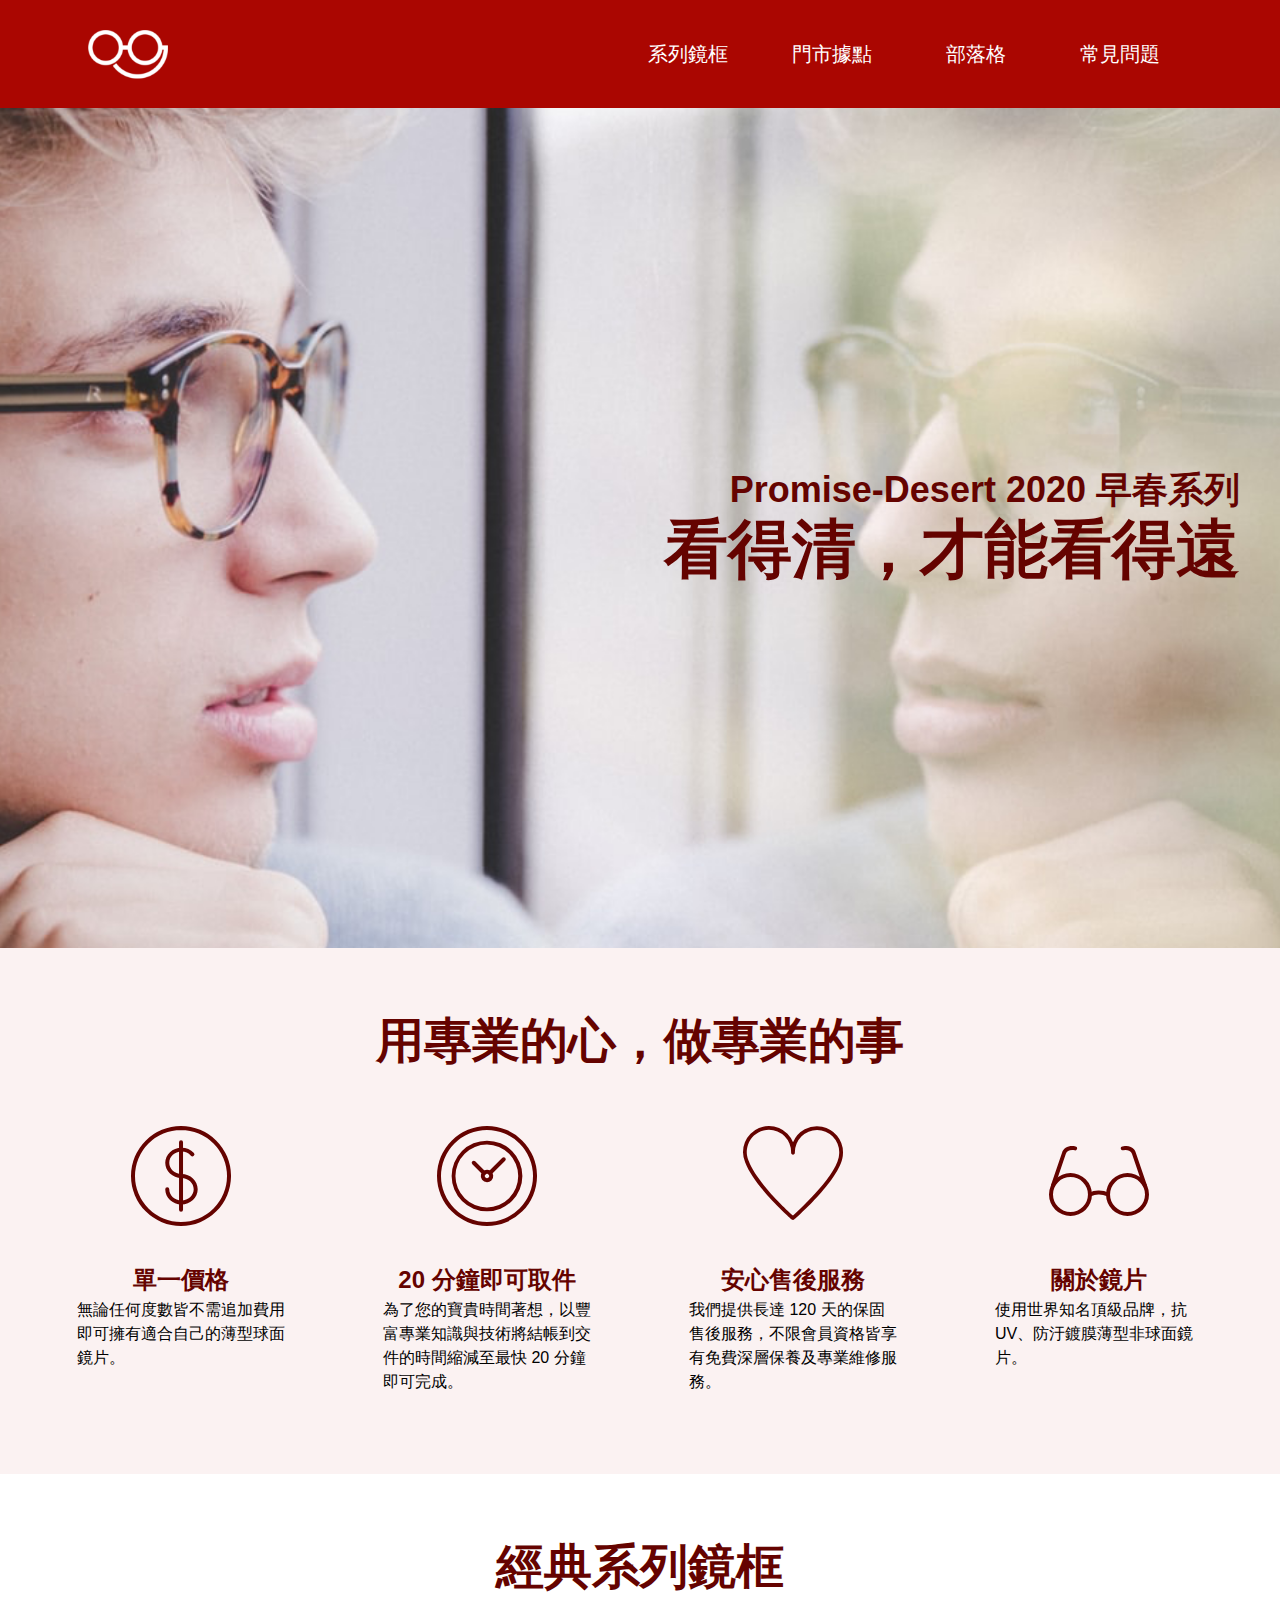
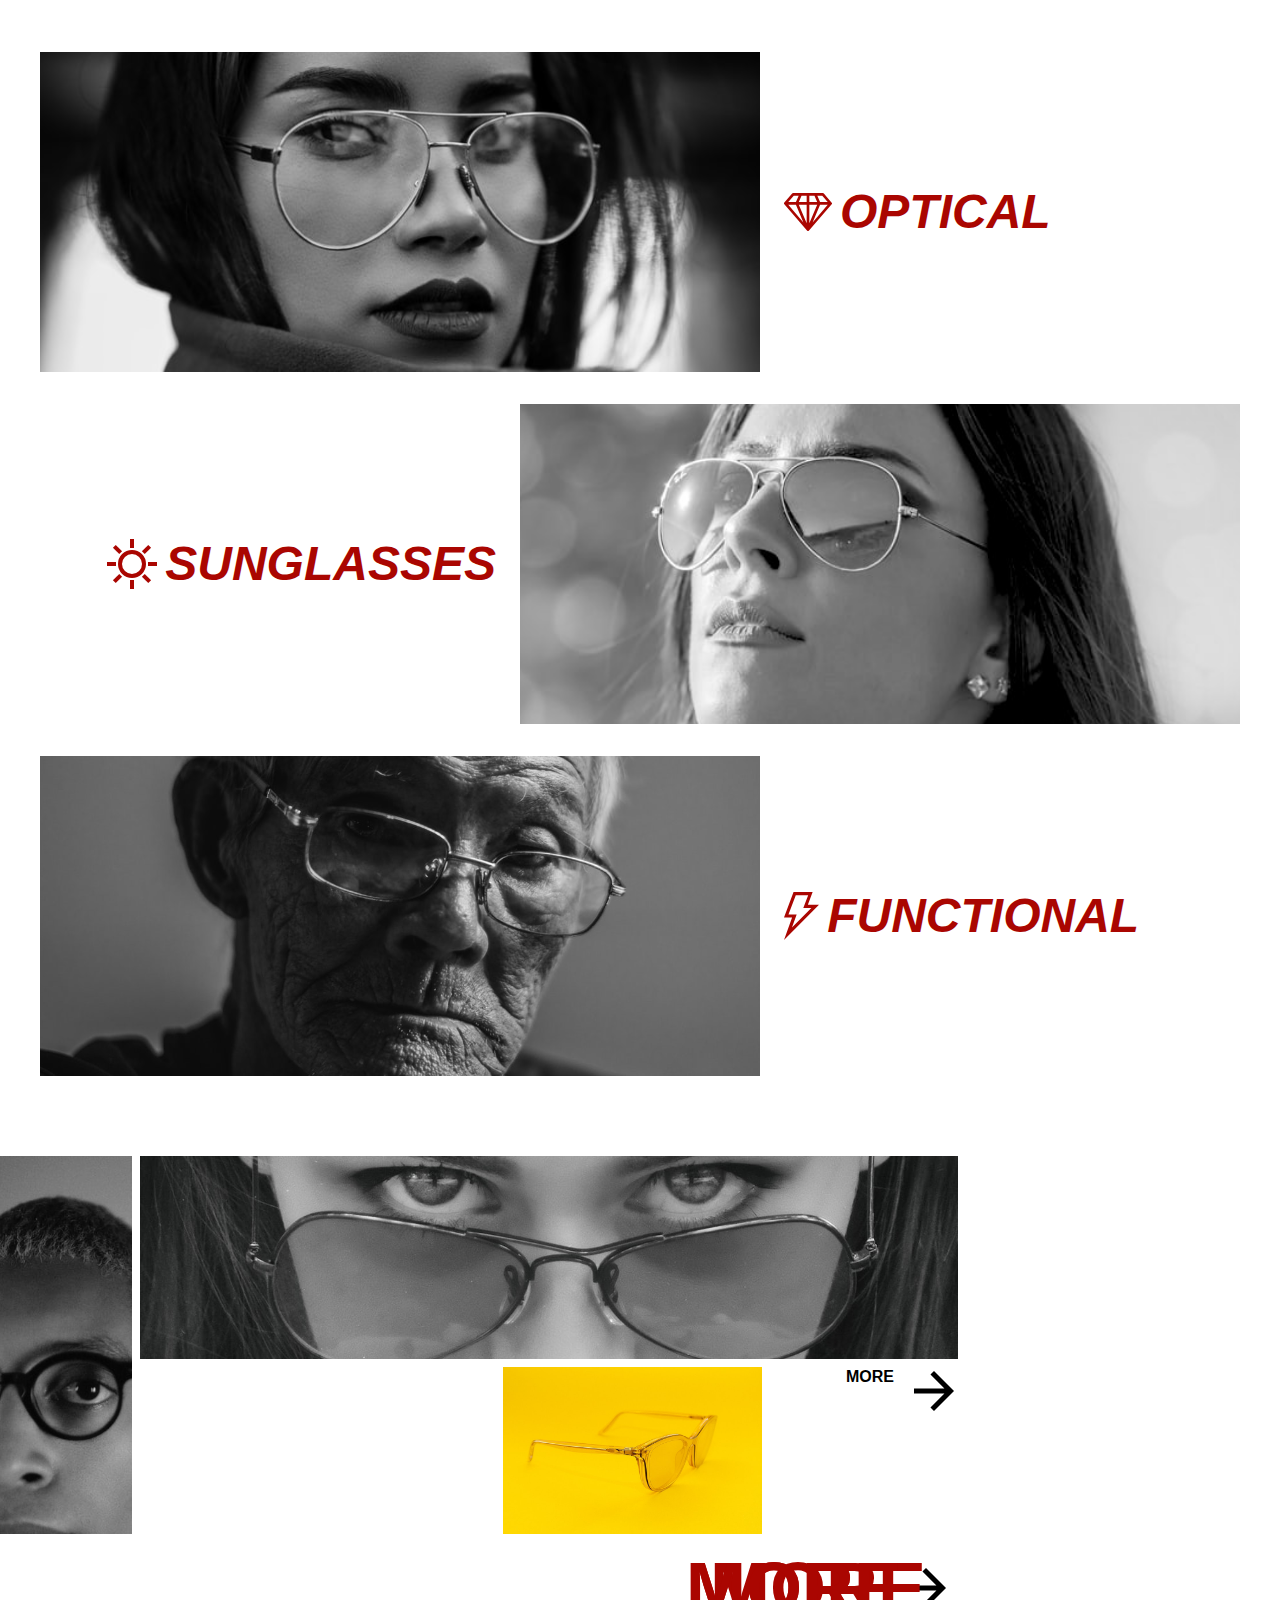
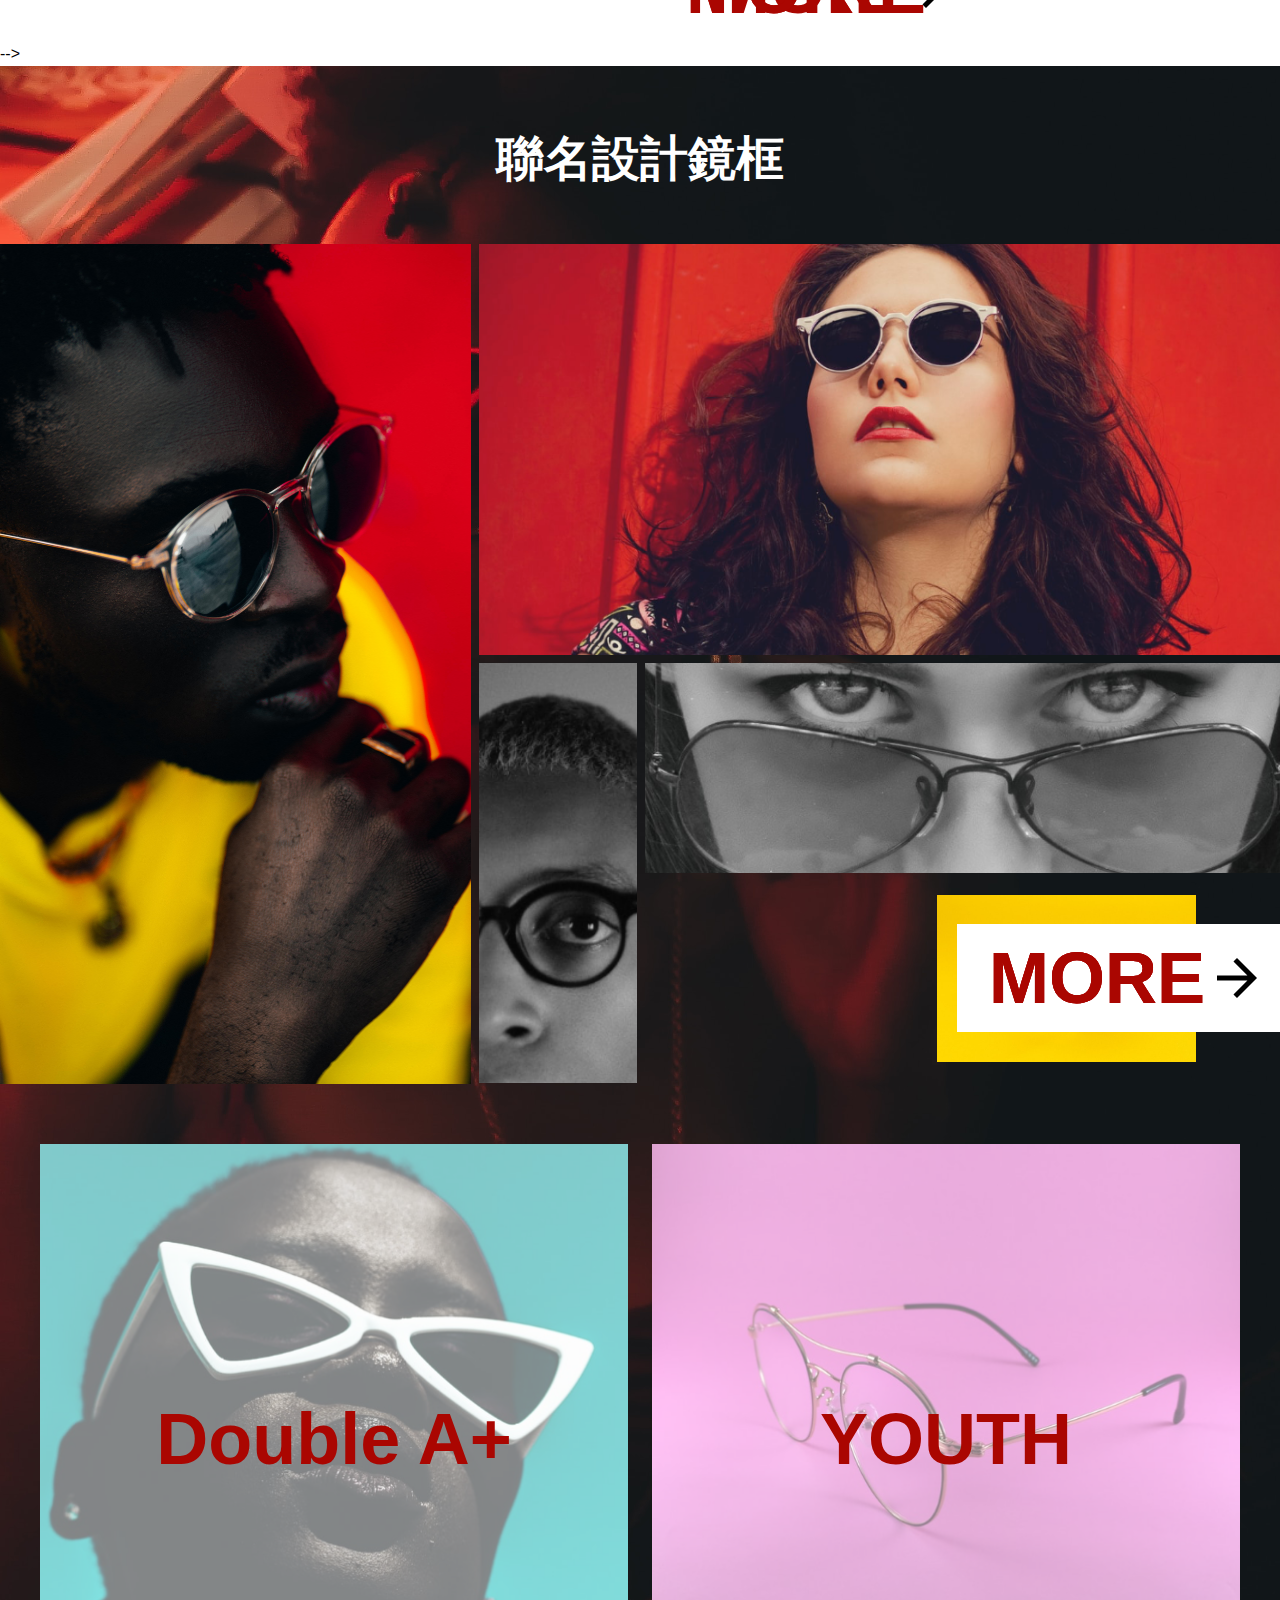
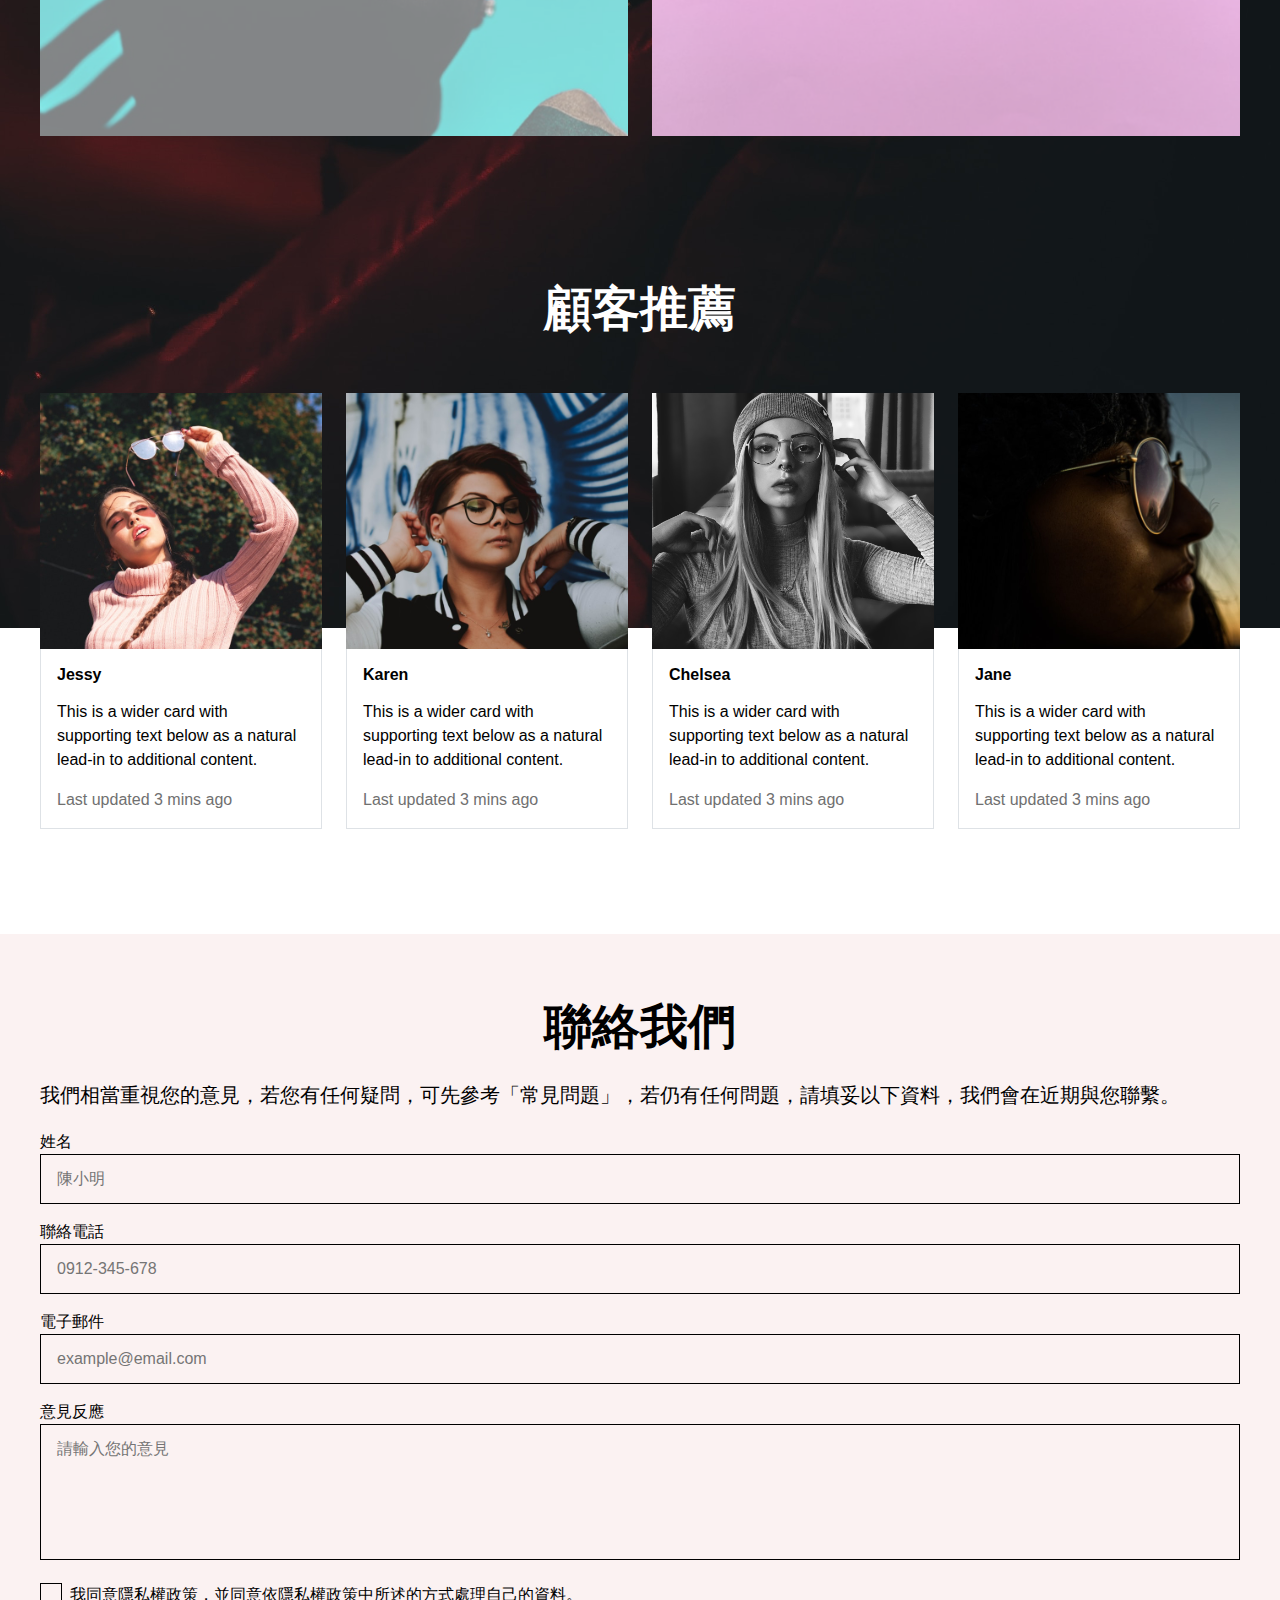
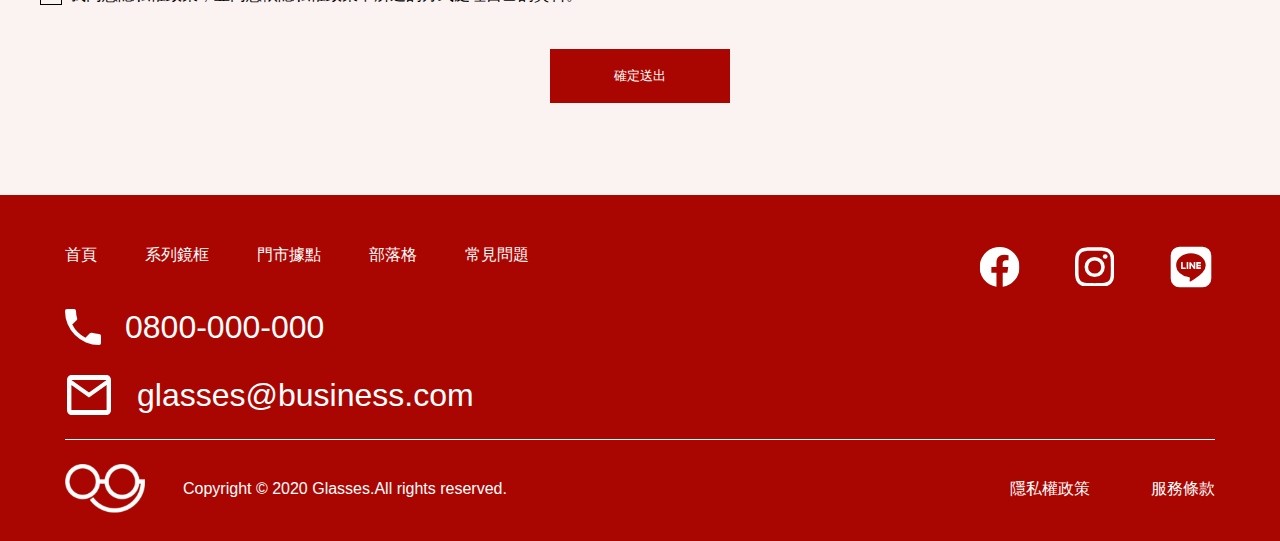
==== commit dfe6fc4b: "Update index.html" ====
--- a/weblive-week 3_rwd1/index.html
+++ b/weblive-week 3_rwd1/index.html
@@ -65,7 +65,7 @@
         <div class="feature-container">
             <div class="feature-card__prcie">
                 <div class="feature-card__icon">
-                    <img src="/img/desktop_home/iconfinder_circle-dollar_430089.svg" alt="icon price">
+                    <img src="img/desktop_home/iconfinder_circle-dollar_430089.svg" alt="icon price">
                 </div>
                 <div>
                     <h5 class="feature-card__title">單一價格</h5>
@@ -74,7 +74,7 @@
             </div>
             <div class="feature-card__time">
                 <div class="feature-card__icon">
-                    <img src="/img/desktop_home/iconfinder_clock-1_430090.svg" alt="icon time">
+                    <img src="img/desktop_home/iconfinder_clock-1_430090.svg" alt="icon time">
                 </div>
                 <div>
                     <h5 class="feature-card__title">20 分鐘即可取件</h5>
@@ -83,7 +83,7 @@
             </div>
             <div class="feature-card__heart">
                 <div class="feature-card__icon">
-                    <img src="/img/desktop_home/iconfinder_heart_430099.svg" alt="icon price">
+                    <img src="img/desktop_home/iconfinder_heart_430099.svg" alt="icon price">
                 </div>
                 <div>
                     <h5 class="feature-card__title">安心售後服務</h5>
@@ -92,7 +92,7 @@
             </div>
             <div class="feature-card__glasses">
                 <div class="feature-card__icon glasses-pt">
-                    <img src="/img/desktop_home/iconfinder_glasses_430098 (1).svg" alt="icon glasses">
+                    <img src="img/desktop_home/iconfinder_glasses_430098 (1).svg" alt="icon glasses">
                 </div>
                 <div>
                     <h5 class="feature-card__title">關於鏡片</h5>
@@ -171,55 +171,40 @@
         </ul>
     </section>
 
-    <!-- co-branding -->
-    <!-- <section class="co-branding__bgImg">
-        <h2 class="co-branding__title">聯名設計鏡框</h2>
-        <div class="co-branding__container"> -->
-    <!-- left -->
-    <!-- <div class="co-branding__left mr-1">
-                <img src="img/desktop_home/zac-wolff-2qfYizn95pk-unsplash.png" alt="boy wears sunglasses">
-            </div> -->
-    <!-- right -->
-    <!-- <div class="co-branding__right d-flex flex-column"> -->
-    <!-- right-up -->
-    <!-- <div class="mb-1">
-                    <img src="img/desktop_home/61.png" alt="girl wears sunglasses">
-                </div> -->
-    <!-- right-bottom -->
-    <!-- <div class="d-flex flex-column">
-                    <div class="mb-1 w-100 d-md-none">
-                        <img src="img/iphone_home/34.png" alt="iphone black and white picture girl width sunglasses">
-                    </div>
-                    <div class="d-flex">
-                        <div class="co-branding_bwBoy mr-1">
-                            <img src="img/desktop_home/24.png" alt="black and white picture boy with sunglasses">
-                        </div>
-                        <div class="d-flex flex-column">
-                            <div class="mb-1 d-sm-none h-50">
-                                <img src="img/desktop_home/34.png" alt="black and white picture girl width sunglasses">
-                            </div>
-                            <div class="d-flex jc-end pos-r">
-                                <div class="mr-3">
-                                    <img src="img/desktop_home/5.png" alt="yellow pictures">
-                                </div>
-                                <div class="co-branding-container__more d-flex">
-                                    <h5 class="co-branding__more mr-2">MORE</h5>
-                                    <div>
-                                        <img src="img/desktop_home/ic_arrow_forward_24px.svg" alt="arrow">
-                                    </div>
-                                </div>
-                            </div>
-                            <div class="more-container d-flex jc-end ai-c h-50">
-                                <div class="more d-flex jc-c ai-c">
-                                    <p>MORE</p>
-                                    <img src="img/desktop_home/ic_arrow_forward_24px.svg" alt="arrow">
-                                </div>
-                            </div>
-                        </div>
-                    </div>
-                </div>
-            </div>
-        </div>
+
+    <div class="mb-1 w-100 d-md-none">
+        <img src="img/iphone_home/34.png" alt="iphone black and white picture girl width sunglasses">
+    </div>
+    <div class="d-flex">
+        <div class="co-branding_bwBoy mr-1">
+            <img src="img/desktop_home/24.png" alt="black and white picture boy with sunglasses">
+        </div>
+        <div class="d-flex flex-column">
+            <div class="mb-1 d-sm-none h-50">
+                <img src="img/desktop_home/34.png" alt="black and white picture girl width sunglasses">
+            </div>
+            <div class="d-flex jc-end pos-r">
+                <div class="mr-3">
+                    <img src="img/desktop_home/5.png" alt="yellow pictures">
+                </div>
+                <div class="co-branding-container__more d-flex">
+                    <h5 class="co-branding__more mr-2">MORE</h5>
+                    <div>
+                        <img src="img/desktop_home/ic_arrow_forward_24px.svg" alt="arrow">
+                    </div>
+                </div>
+            </div>
+            <div class="more-container d-flex jc-end ai-c h-50">
+                <div class="more d-flex jc-c ai-c">
+                    <p>MORE</p>
+                    <img src="img/desktop_home/ic_arrow_forward_24px.svg" alt="arrow">
+                </div>
+            </div>
+        </div>
+    </div>
+    </div>
+    </div>
+    </div>
     </section> -->
 
 
@@ -446,4 +431,4 @@
     </footer>
 </body>
 
-</html>+</html>
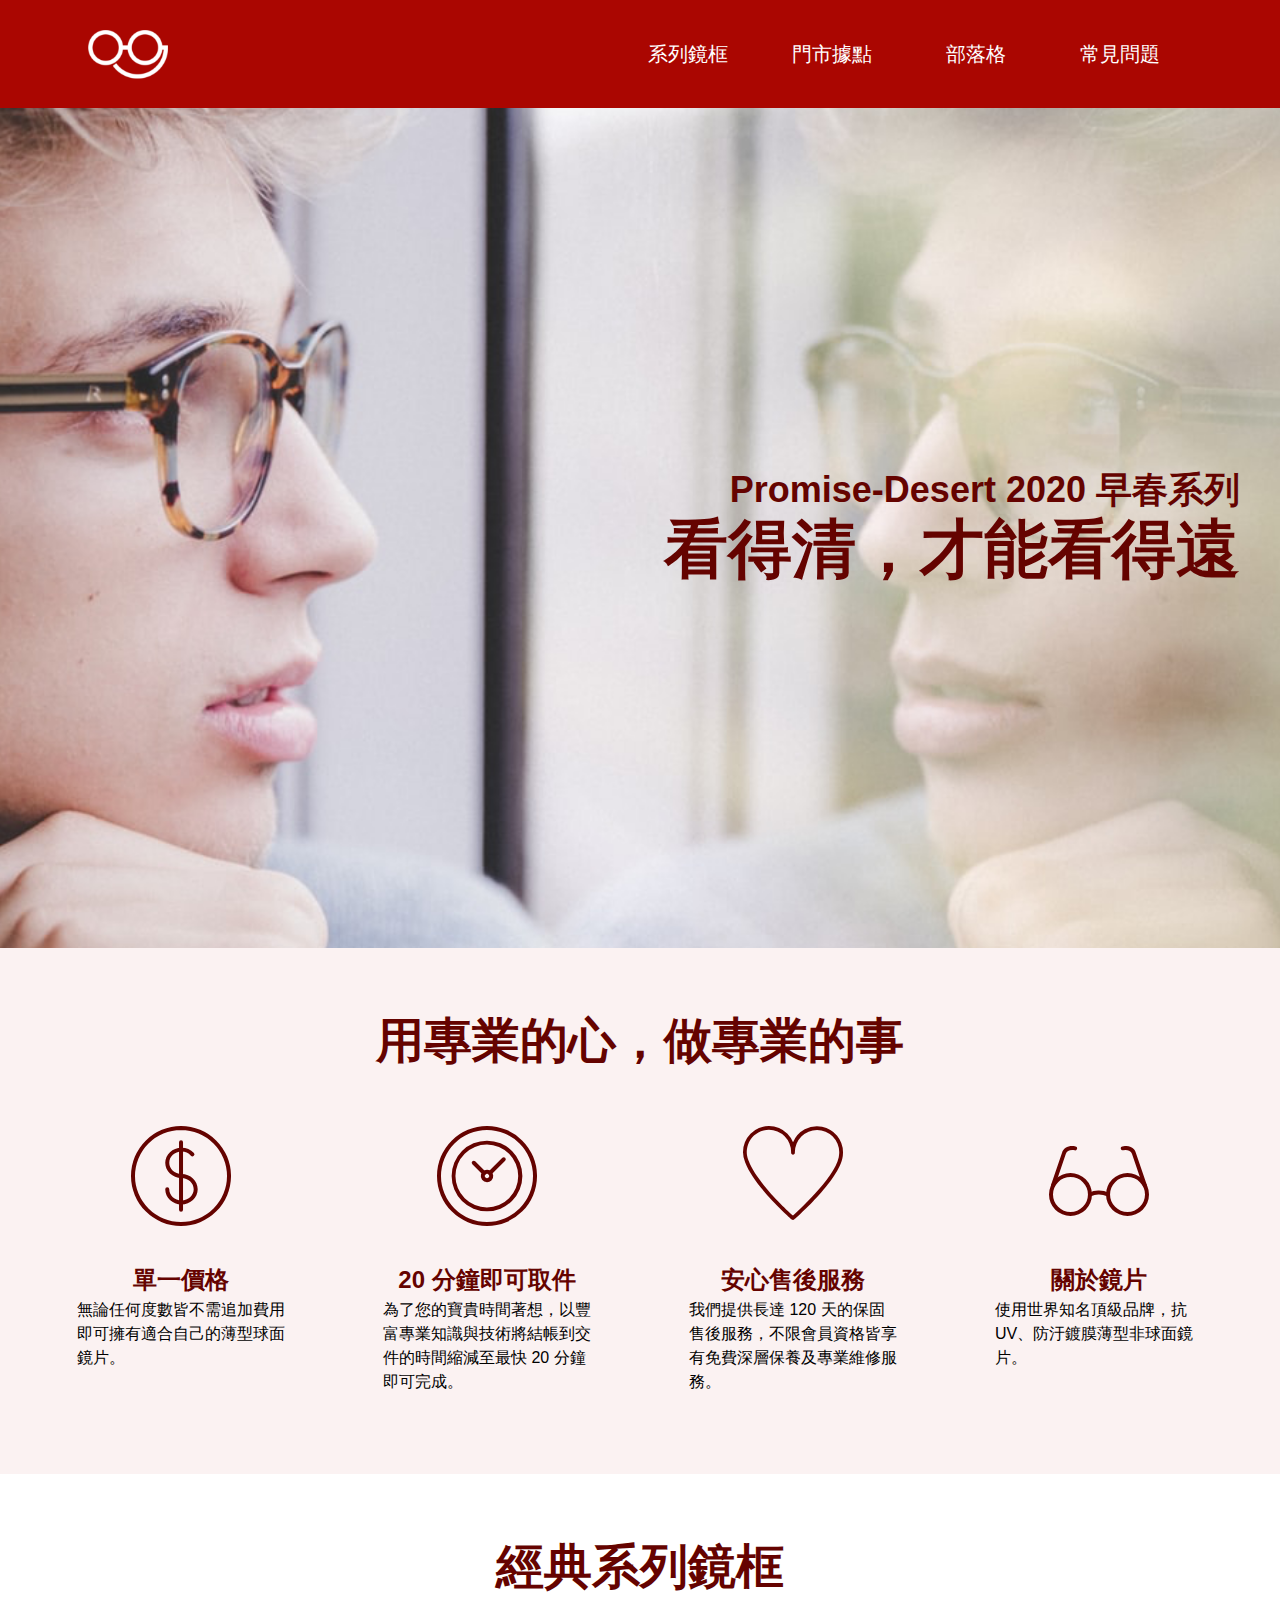
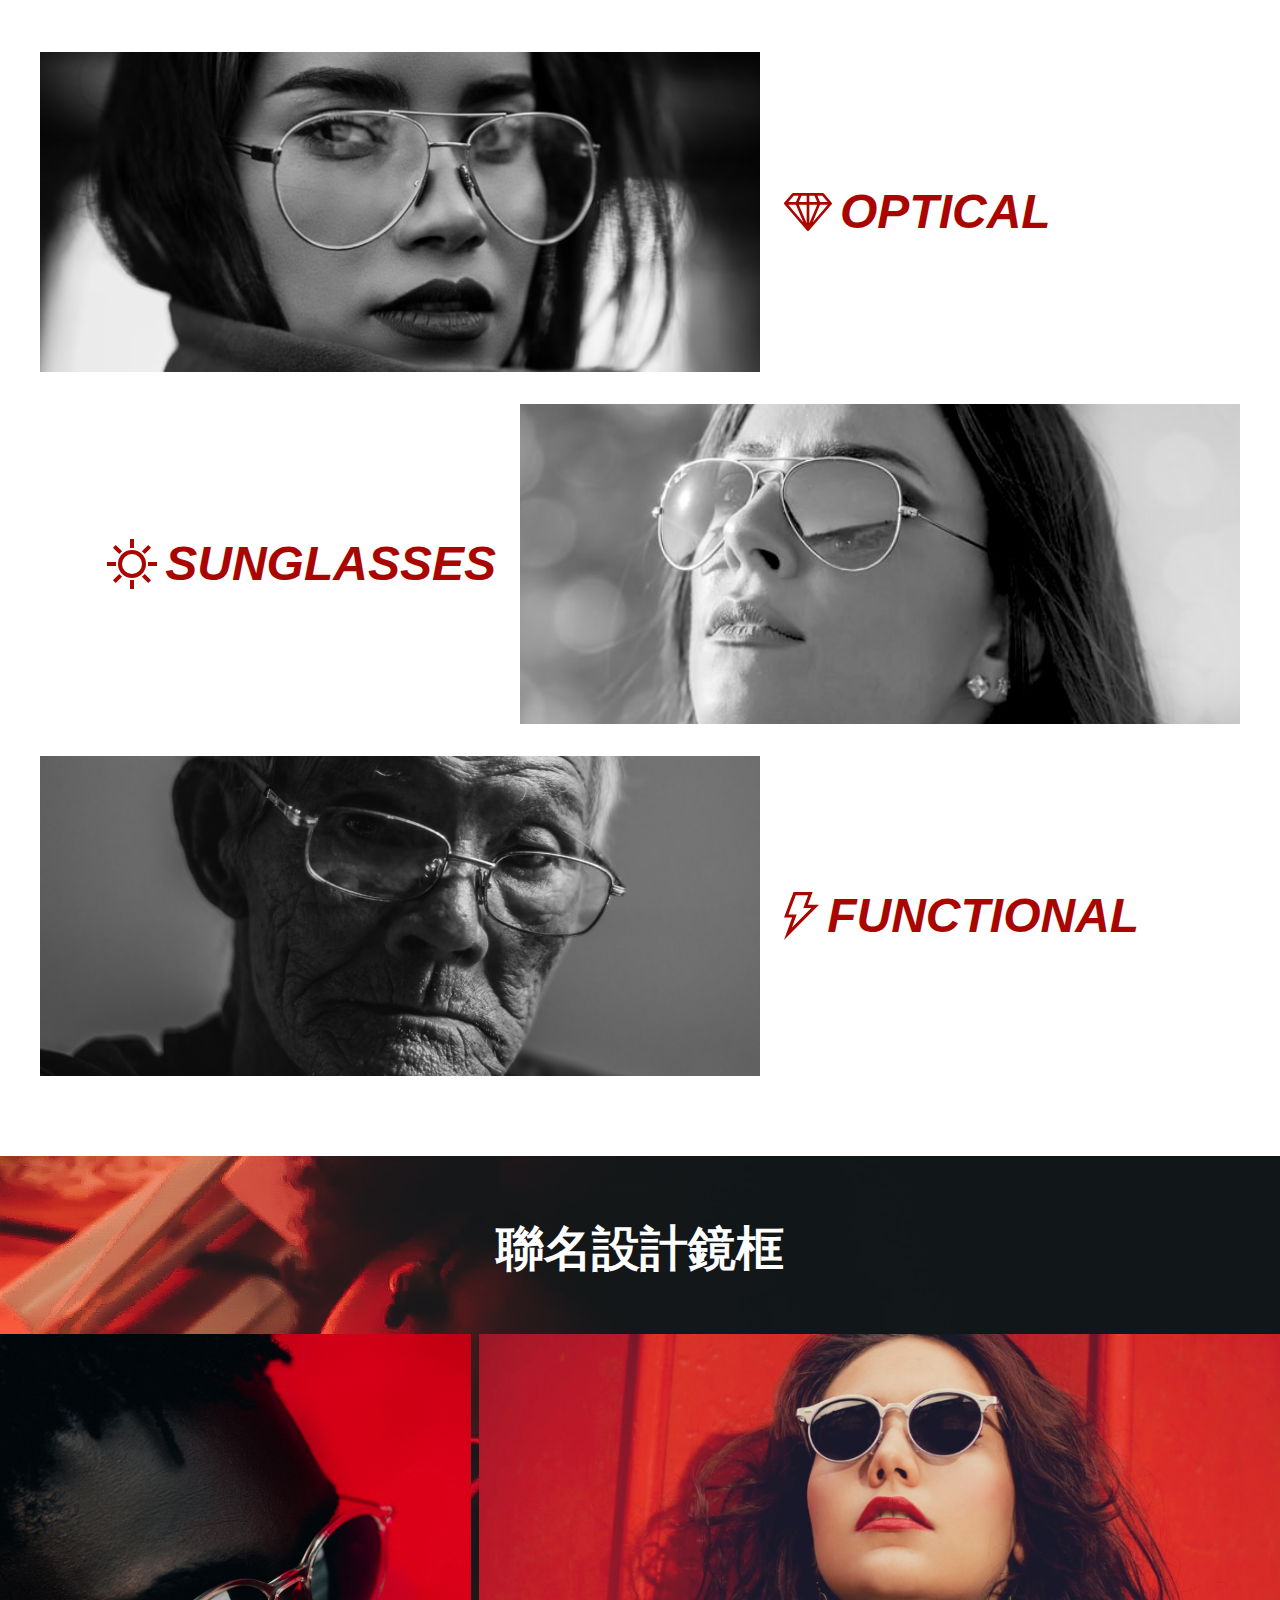
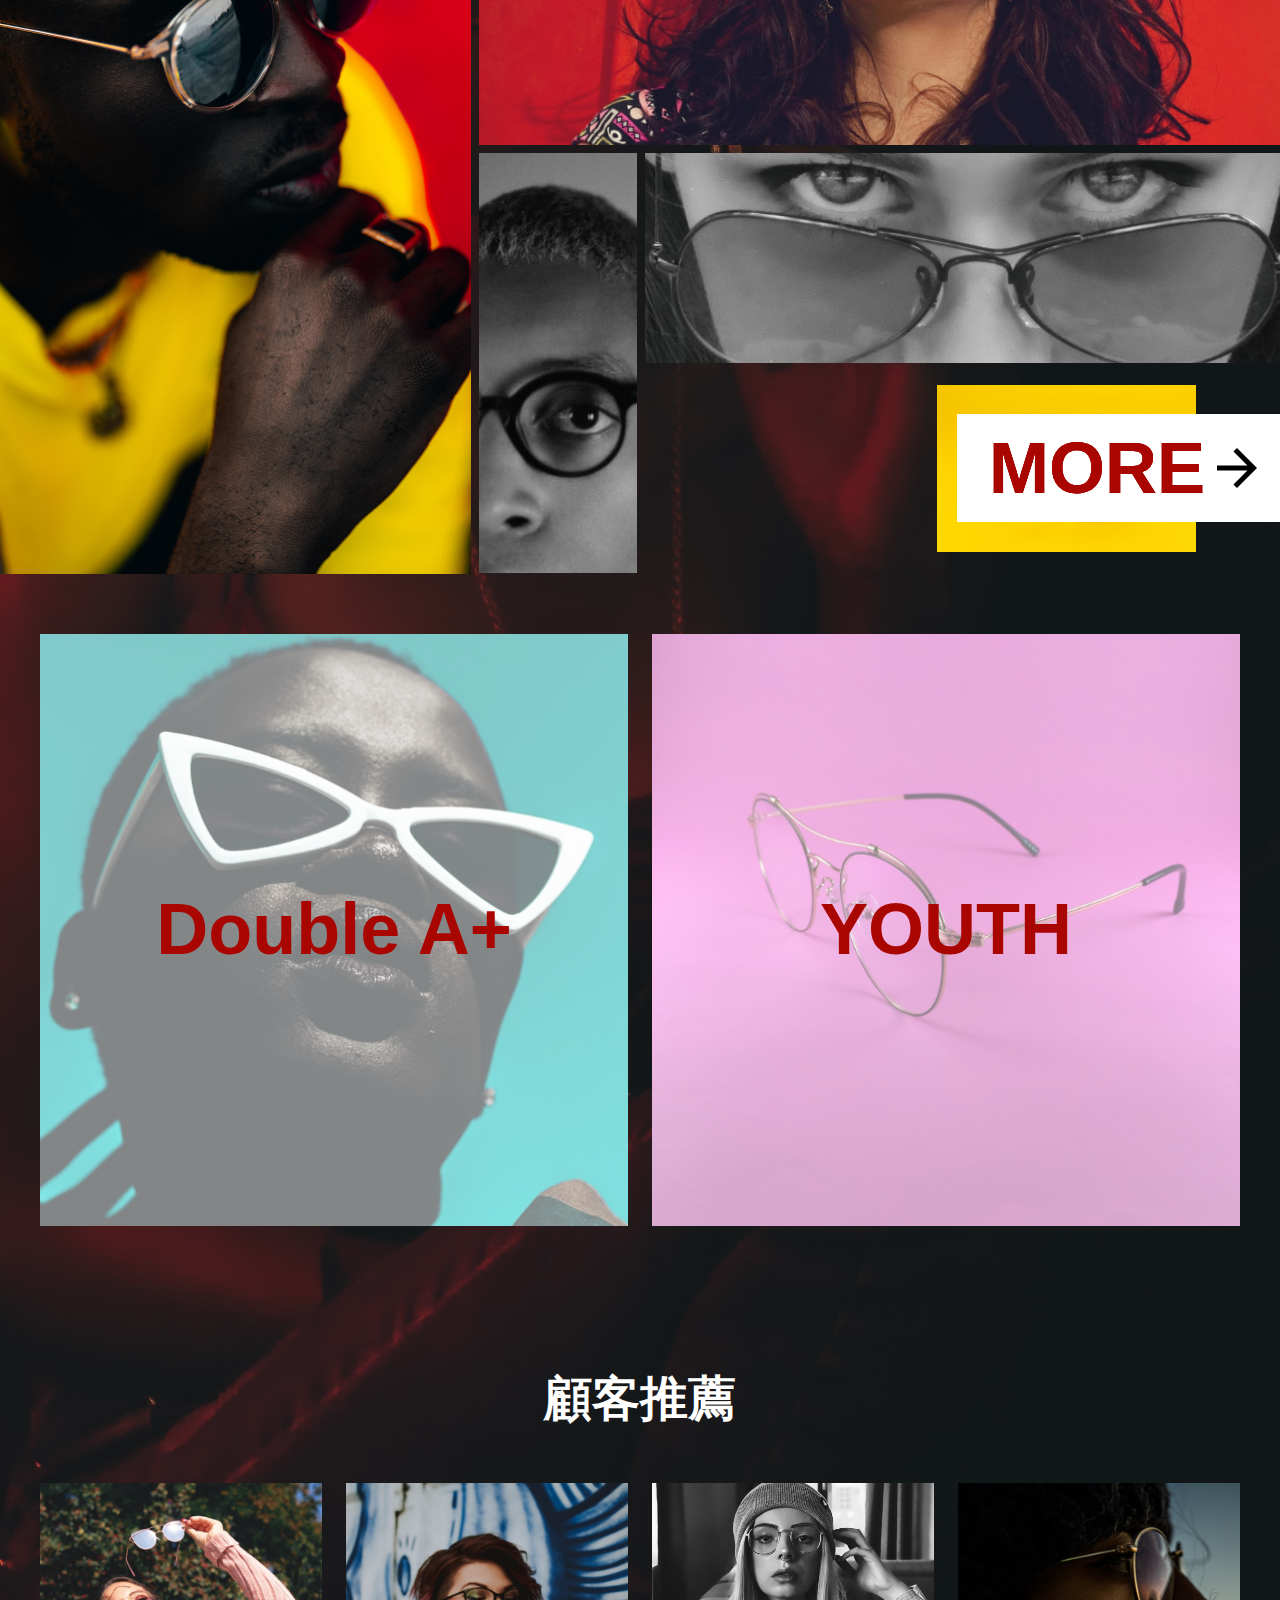
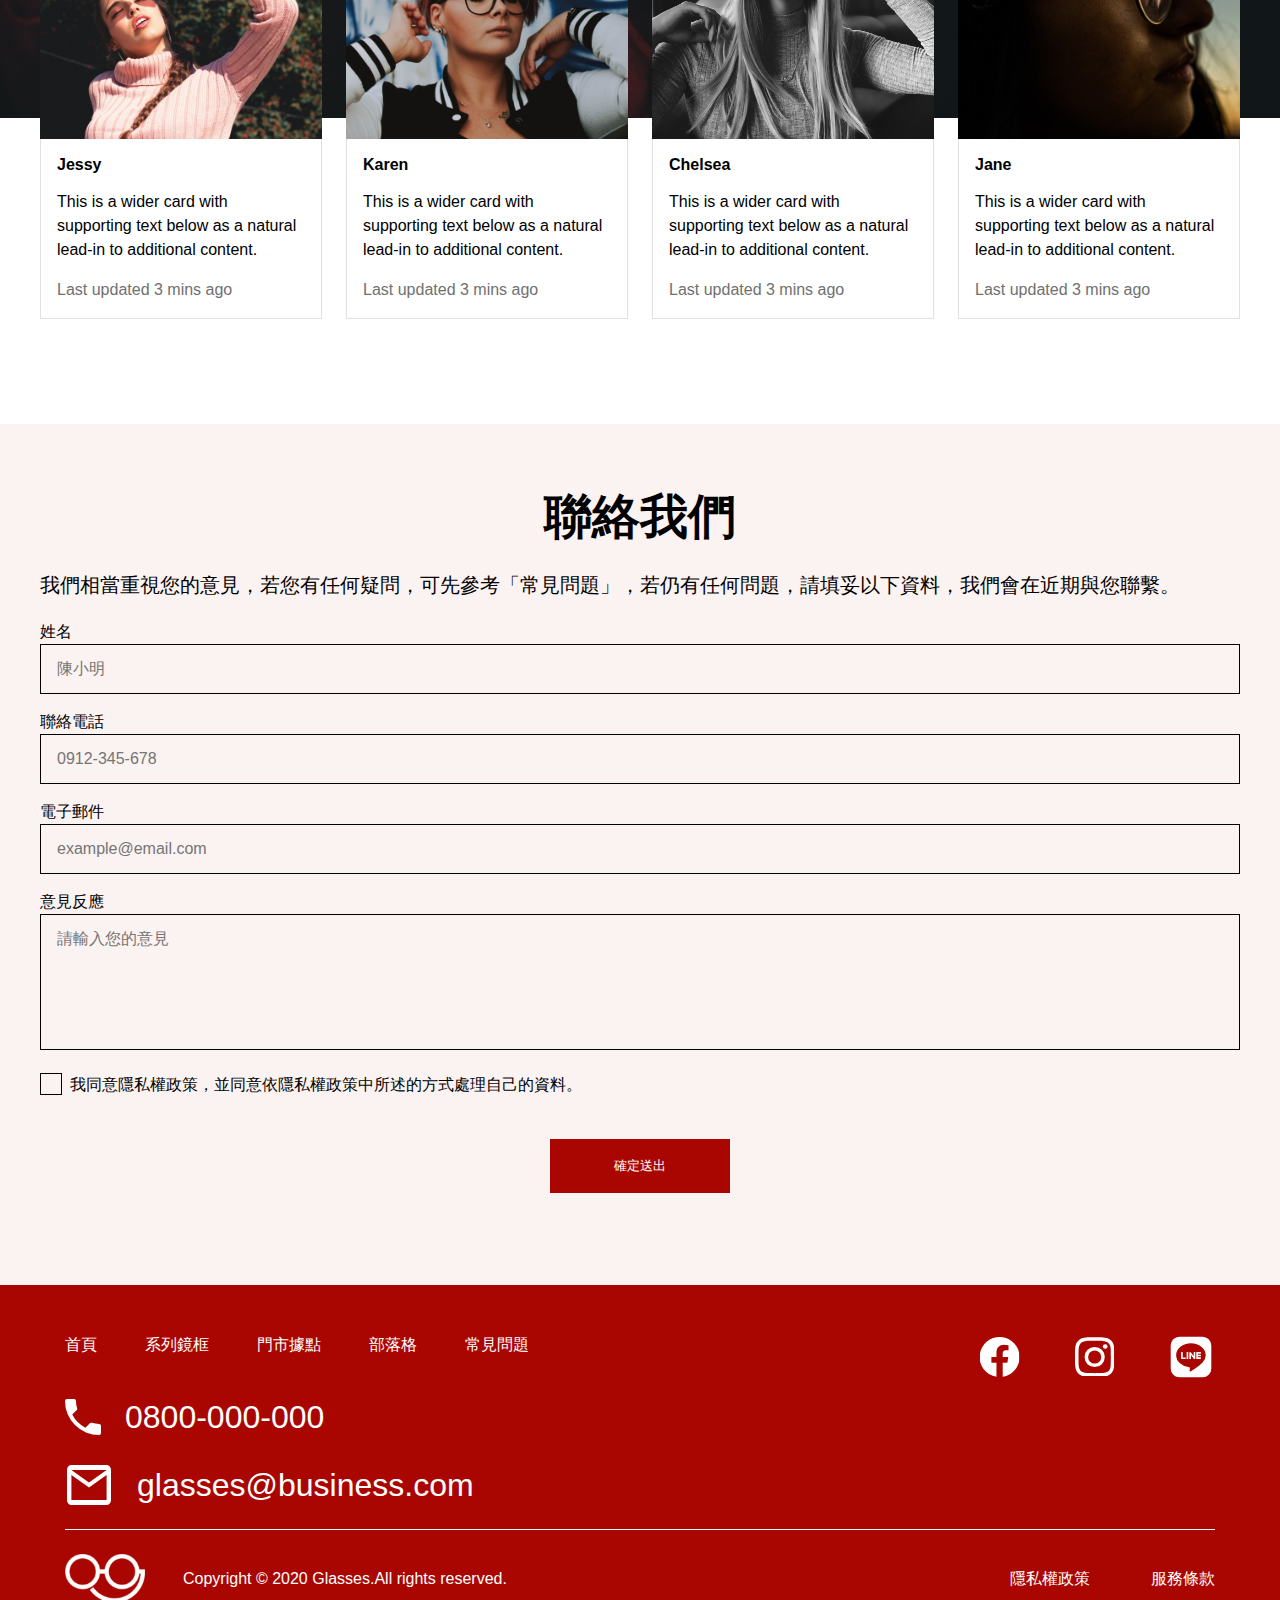
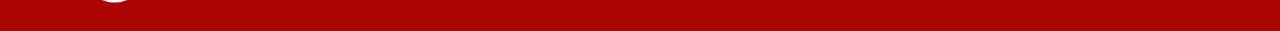
==== commit 4160d267: "Update index.html" ====
--- a/weblive-week 3_rwd1/index.html
+++ b/weblive-week 3_rwd1/index.html
@@ -171,43 +171,6 @@
         </ul>
     </section>
 
-
-    <div class="mb-1 w-100 d-md-none">
-        <img src="img/iphone_home/34.png" alt="iphone black and white picture girl width sunglasses">
-    </div>
-    <div class="d-flex">
-        <div class="co-branding_bwBoy mr-1">
-            <img src="img/desktop_home/24.png" alt="black and white picture boy with sunglasses">
-        </div>
-        <div class="d-flex flex-column">
-            <div class="mb-1 d-sm-none h-50">
-                <img src="img/desktop_home/34.png" alt="black and white picture girl width sunglasses">
-            </div>
-            <div class="d-flex jc-end pos-r">
-                <div class="mr-3">
-                    <img src="img/desktop_home/5.png" alt="yellow pictures">
-                </div>
-                <div class="co-branding-container__more d-flex">
-                    <h5 class="co-branding__more mr-2">MORE</h5>
-                    <div>
-                        <img src="img/desktop_home/ic_arrow_forward_24px.svg" alt="arrow">
-                    </div>
-                </div>
-            </div>
-            <div class="more-container d-flex jc-end ai-c h-50">
-                <div class="more d-flex jc-c ai-c">
-                    <p>MORE</p>
-                    <img src="img/desktop_home/ic_arrow_forward_24px.svg" alt="arrow">
-                </div>
-            </div>
-        </div>
-    </div>
-    </div>
-    </div>
-    </div>
-    </section> -->
-
-
     <!-- co-branding -->
     <section class="co-branding__bgImg">
         <h2 class="co-branding__title">聯名設計鏡框</h2>
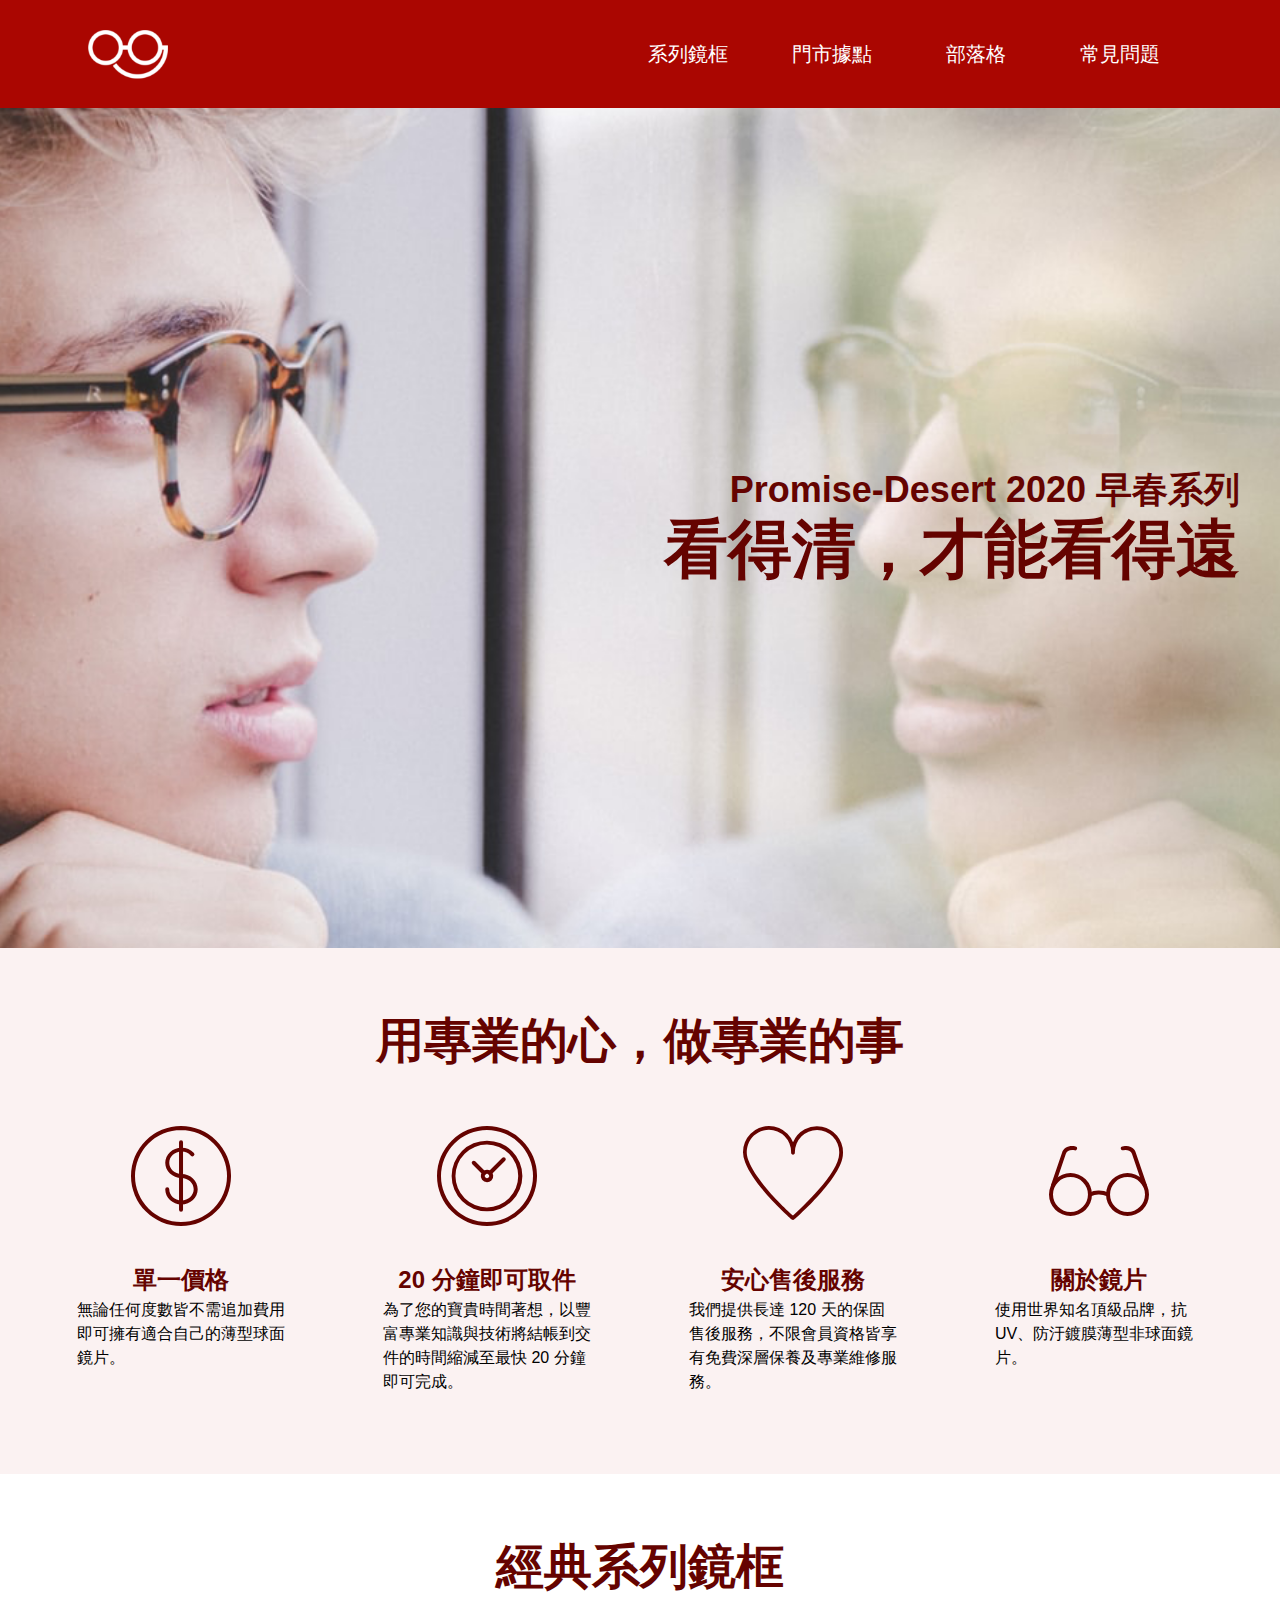
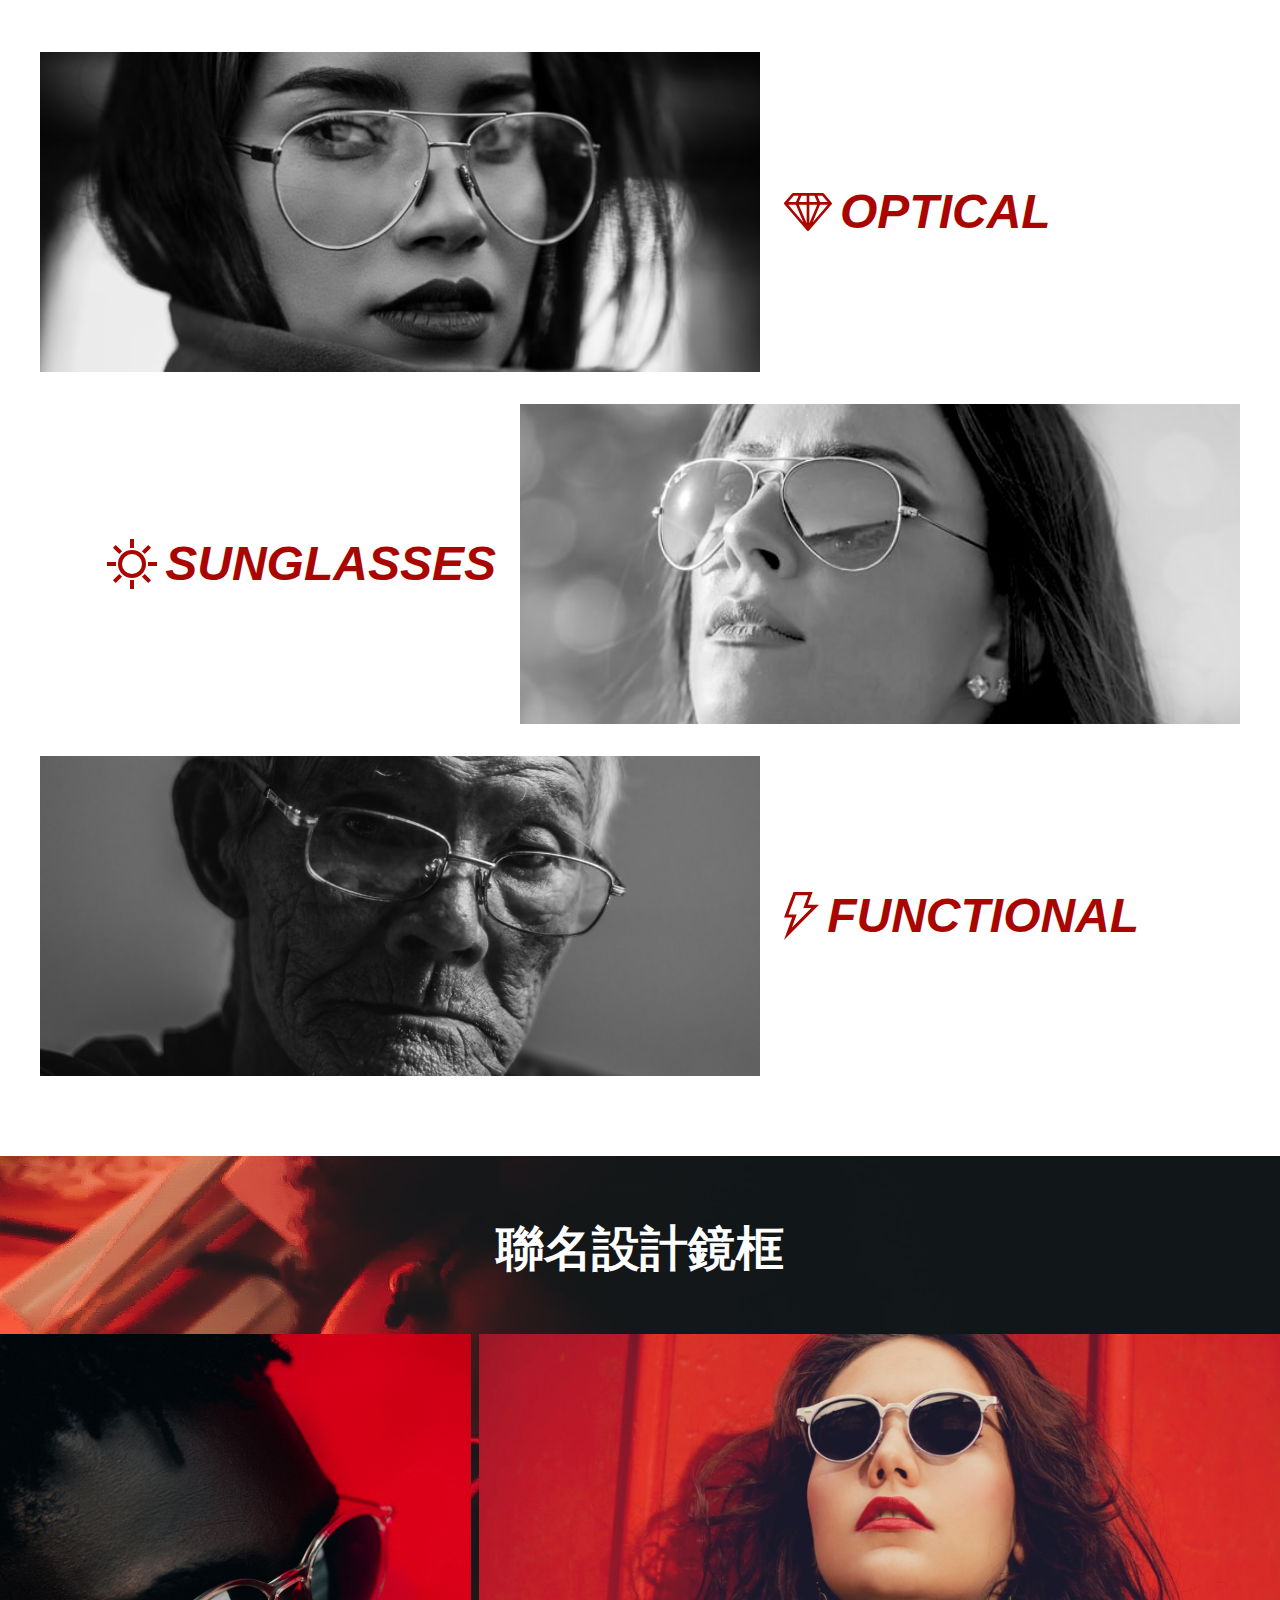
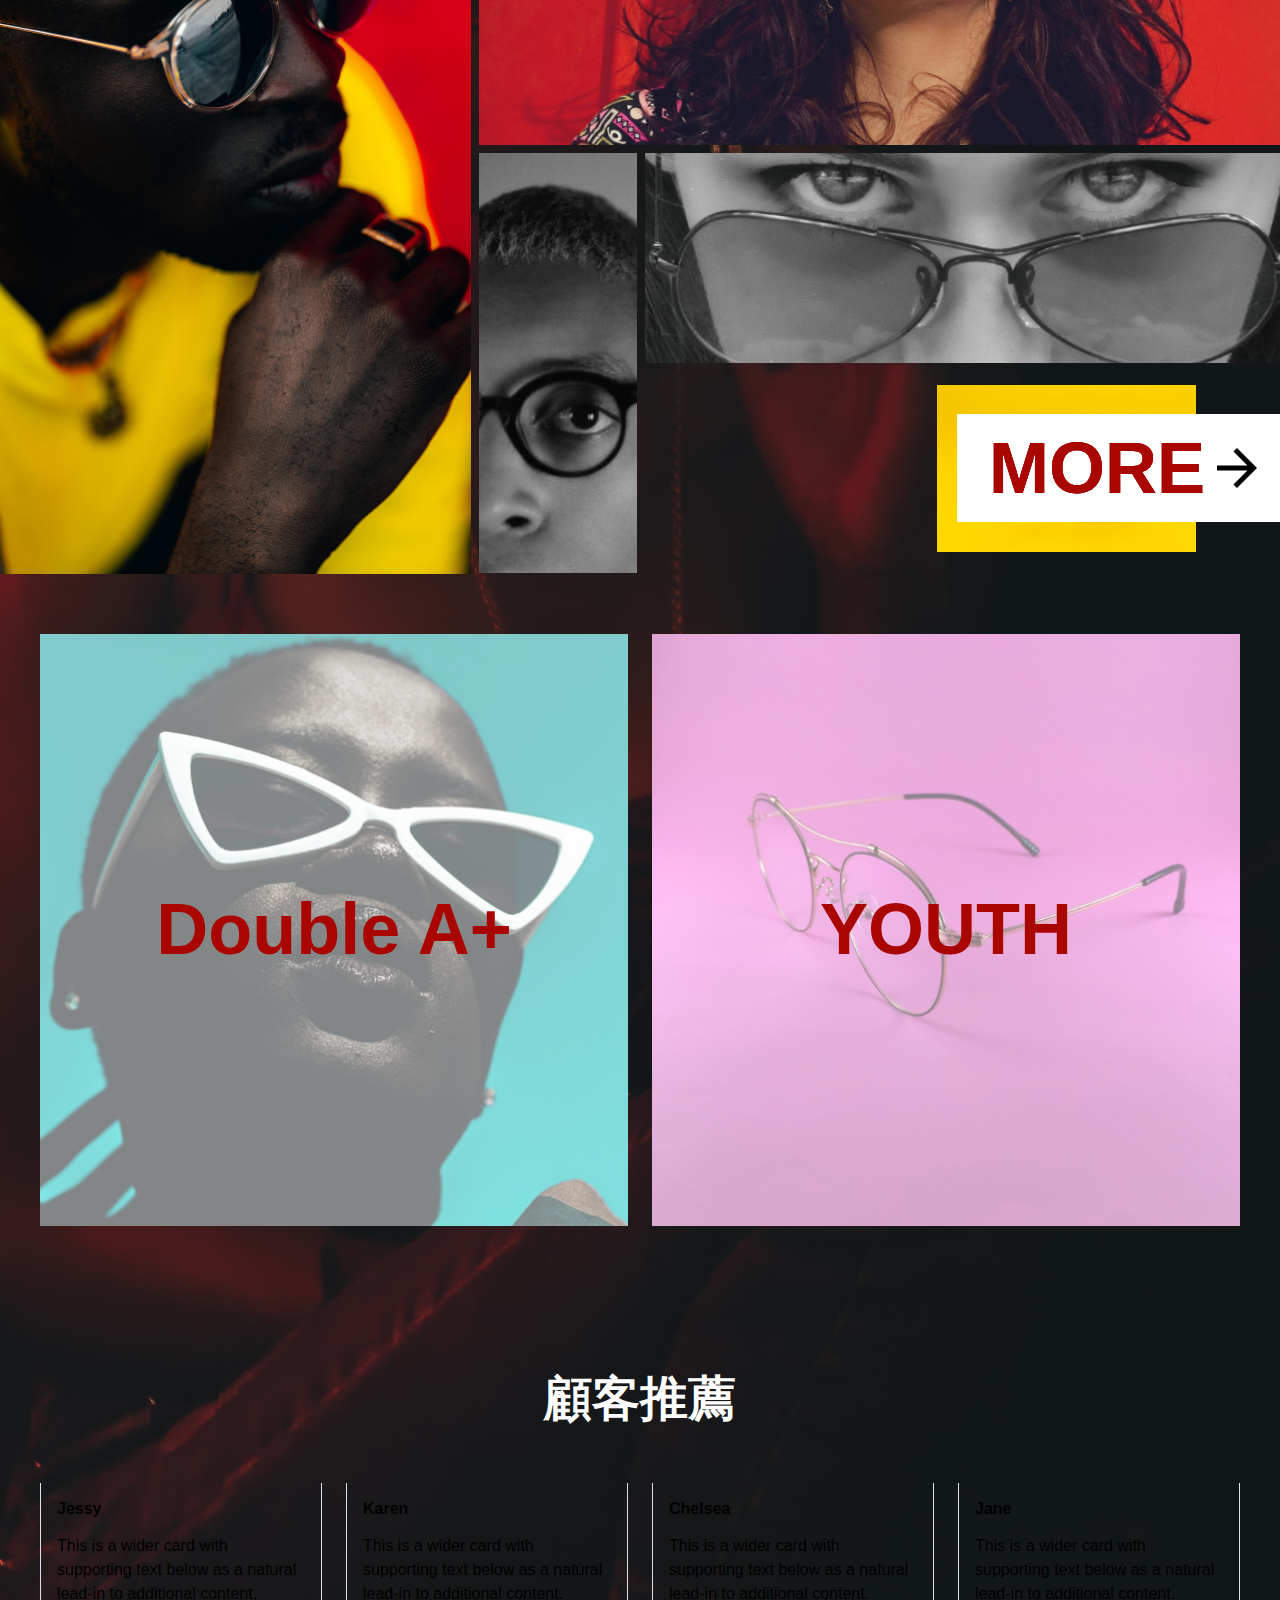
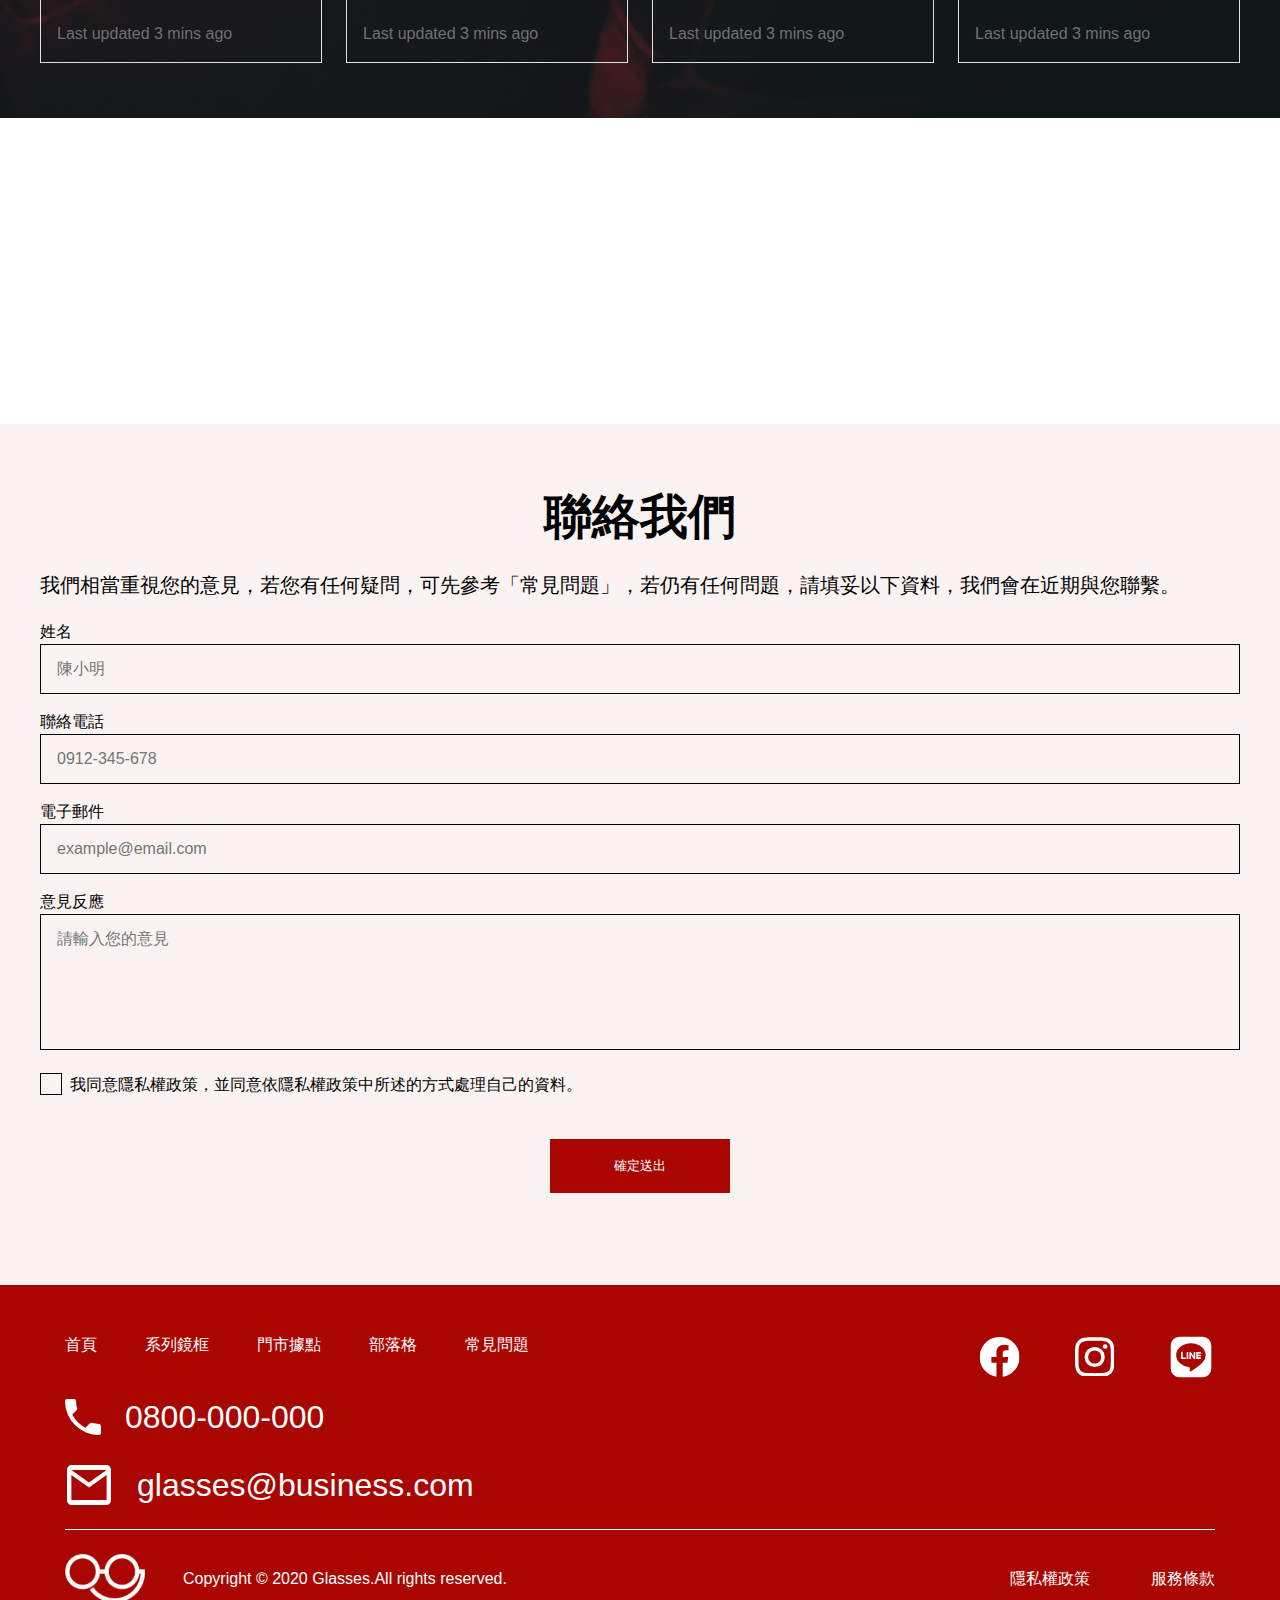
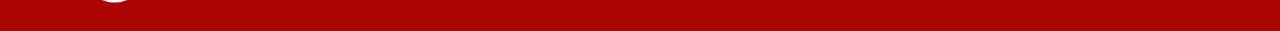
==== commit db25db2b: "Update index.html" ====
--- a/weblive-week 3_rwd1/index.html
+++ b/weblive-week 3_rwd1/index.html
@@ -238,9 +238,7 @@
         <div class="customer__container">
             <ul class="customer__row d-flex flex-wrap jc-sb ai-c">
                 <li class="customer__card">
-                    <div class="customer__card-img">
-                        <img src="img/desktop_home/18.png" alt="Jessy">
-                    </div>
+                    <div class="customer__card-img customer-jessy-img"></div>
                     <div class="customer__card-caption">
                         <h5 class="mb-3">Jessy</h5>
                         <p class="mb-3">This is a wider card with supporting text below as a natural lead-in to
@@ -250,9 +248,7 @@
                     </div>
                 </li>
                 <li class="customer__card">
-                    <div class="customer__card-img">
-                        <img src="img/desktop_home/25.png" alt="Karen">
-                    </div>
+                    <div class="customer__card-img customer-karen-img"></div>
                     <div class="customer__card-caption">
                         <h5 class="mb-3">Karen</h5>
                         <p class="mb-3">This is a wider card with supporting text below as a natural lead-in to
@@ -262,9 +258,7 @@
                     </div>
                 </li>
                 <li class="customer__card">
-                    <div class="customer__card-img">
-                        <img src="img/desktop_home/36.png" alt="Chelsea">
-                    </div>
+                    <div class="customer__card-img customer-chelsea-img"></div>
                     <div class="customer__card-caption">
                         <h5 class="mb-3">Chelsea</h5>
                         <p class="mb-3">This is a wider card with supporting text below as a natural lead-in to
@@ -274,9 +268,7 @@
                     </div>
                 </li>
                 <li class="customer__card">
-                    <div class="customer__card-img">
-                        <img src="img/desktop_home/45.png" alt="Jane">
-                    </div>
+                    <div class="customer__card-img customer-jane-img"></div>
                     <div class="customer__card-caption">
                         <h5 class="mb-3">Jane</h5>
                         <p class="mb-3">This is a wider card with supporting text below as a natural lead-in to
